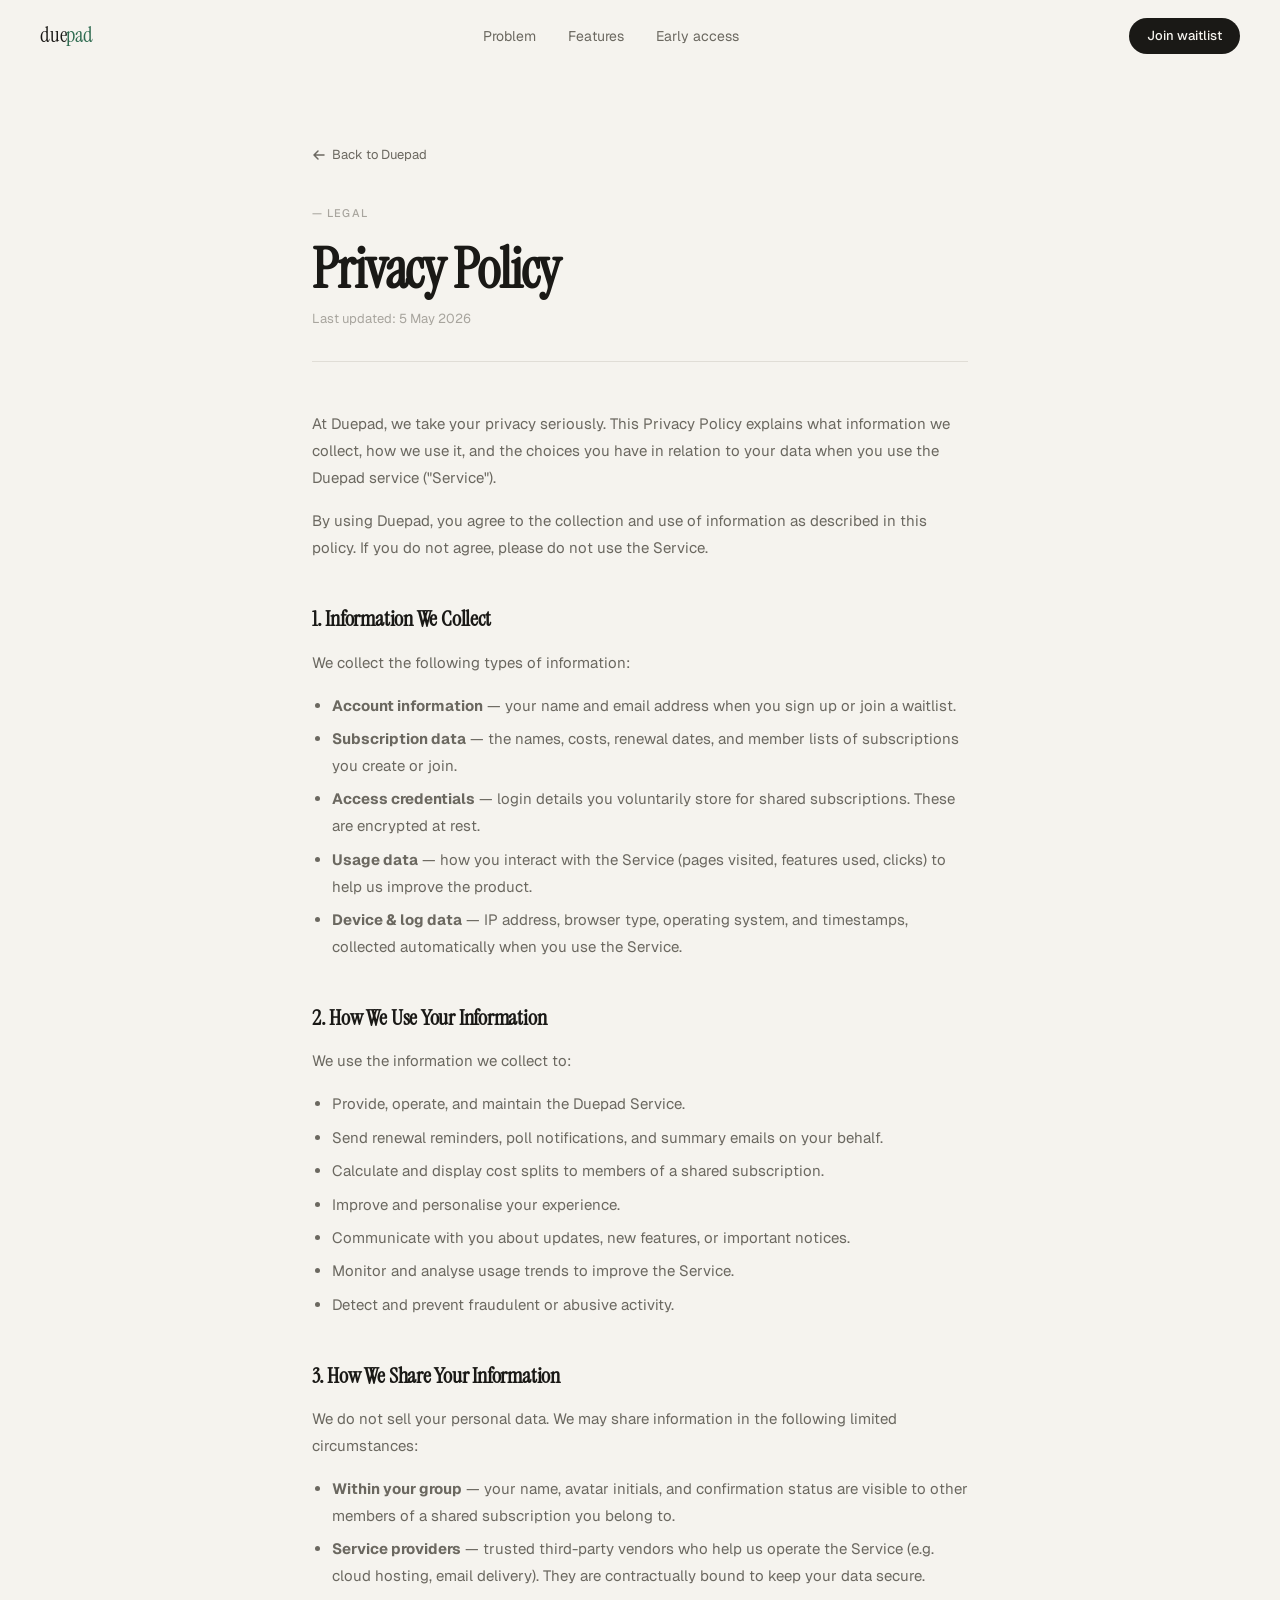
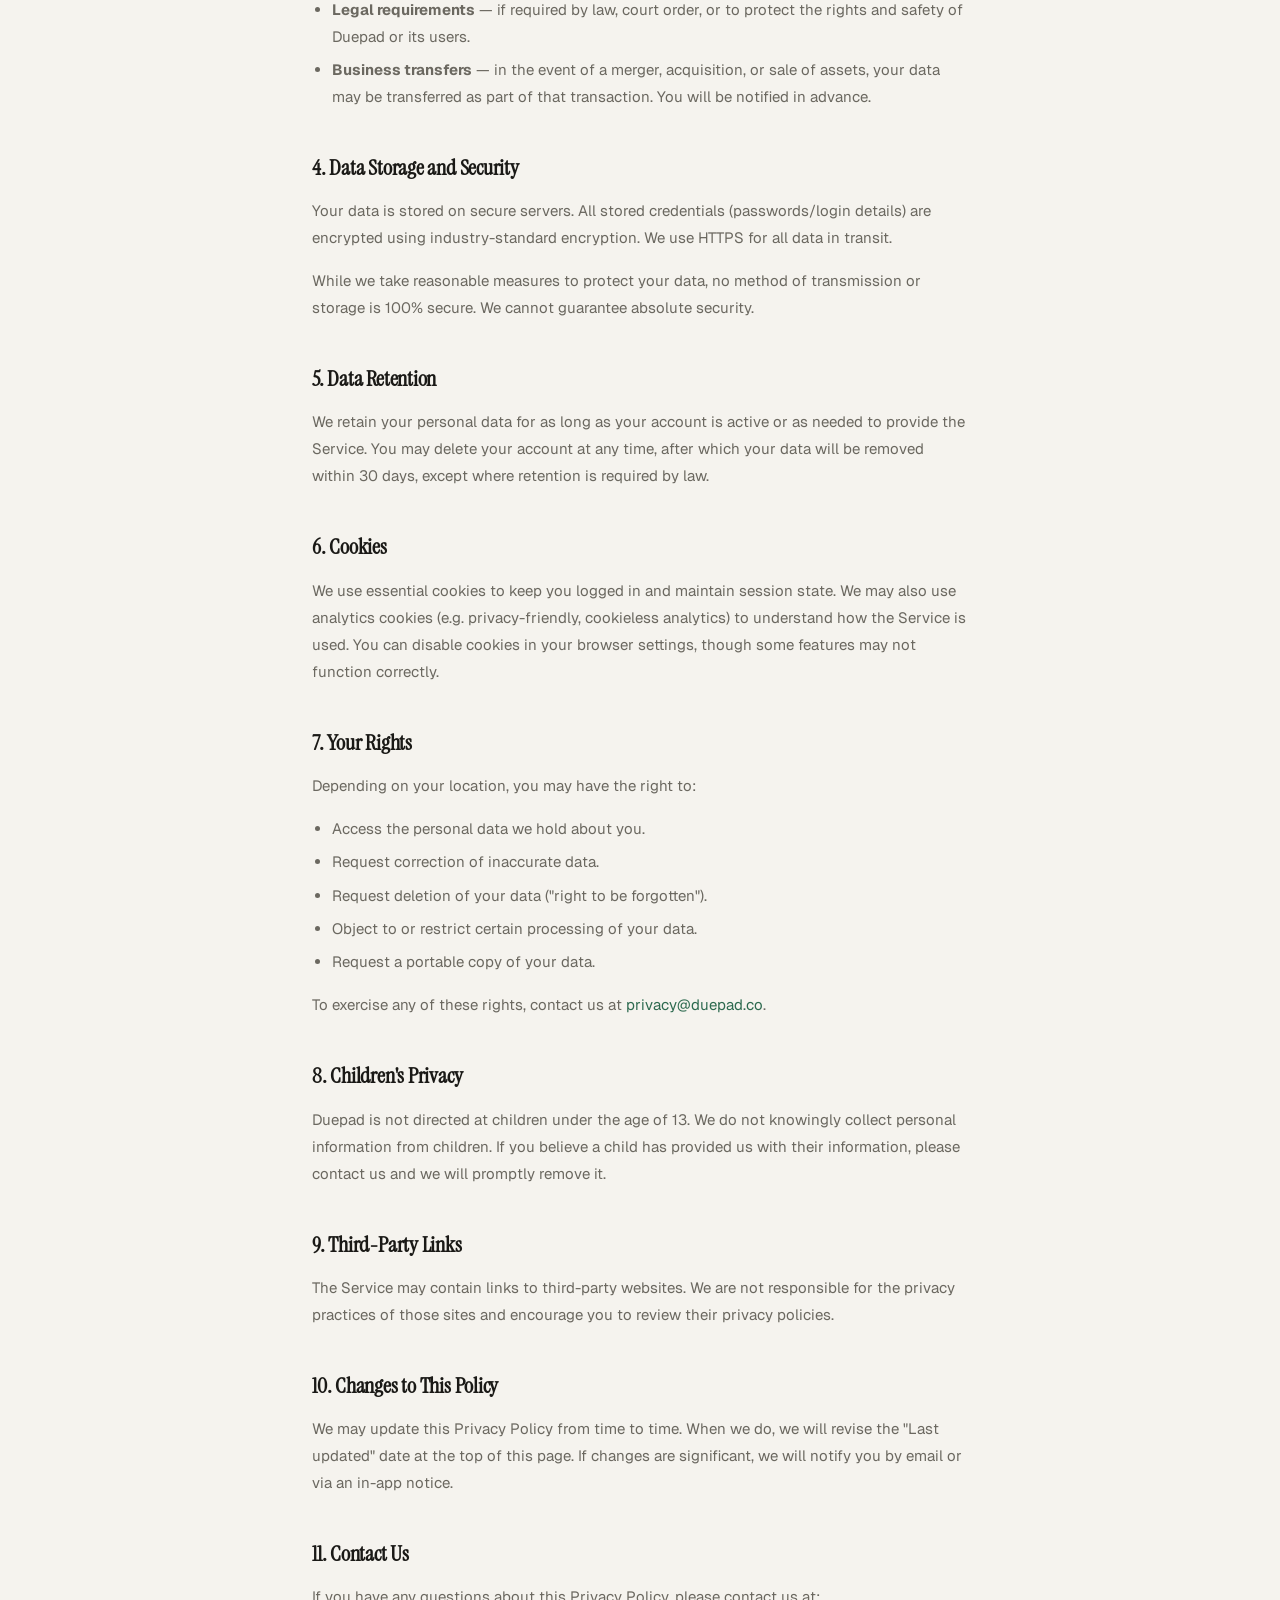
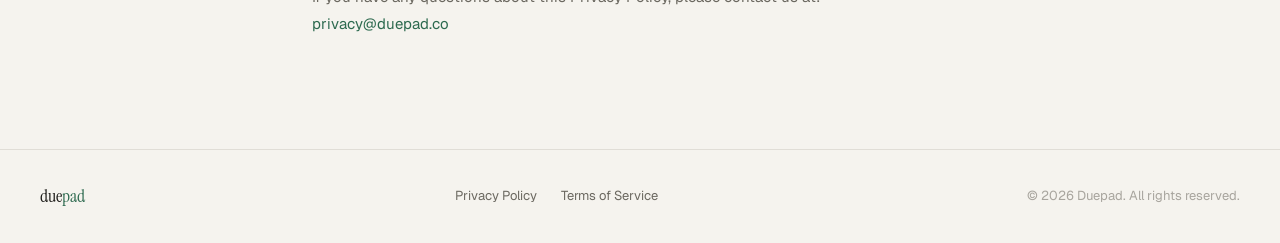
==== privacy.html @ d4ba9210 "Add Privacy Policy and Terms of Service pages" ====
<!doctype html>
<html lang="en">
  <head>
    <meta charset="UTF-8" />
    <meta name="viewport" content="width=device-width, initial-scale=1.0" />
    <title>Privacy Policy — Duepad</title>
    <link rel="preconnect" href="https://fonts.googleapis.com" />
    <link
      href="https://fonts.googleapis.com/css2?family=Instrument+Serif:ital@0;1&family=Geist:wght@300;400;500&display=swap"
      rel="stylesheet"
    />
    <link rel="stylesheet" href="style.css" />
    <style>
      .legal-wrap {
        max-width: 720px;
        margin: 0 auto;
        padding: 9rem 2rem 6rem;
      }
      .legal-label {
        font-size: 11px;
        font-weight: 500;
        letter-spacing: 0.1em;
        text-transform: uppercase;
        color: var(--muted2);
        margin-bottom: 1rem;
      }
      .legal-label::before {
        content: "— ";
      }
      .legal-title {
        font-family: "Instrument Serif", serif;
        font-size: clamp(36px, 5vw, 56px);
        line-height: 1.1;
        letter-spacing: -0.02em;
        color: var(--ink);
        margin-bottom: 0.5rem;
      }
      .legal-updated {
        font-size: 13px;
        color: var(--muted2);
        margin-bottom: 3rem;
        padding-bottom: 2rem;
        border-bottom: 1px solid var(--border);
      }
      .legal-body h2 {
        font-family: "Instrument Serif", serif;
        font-size: 22px;
        color: var(--ink);
        margin: 2.5rem 0 0.75rem;
        letter-spacing: -0.01em;
      }
      .legal-body p {
        font-size: 15px;
        color: var(--muted);
        line-height: 1.8;
        margin-bottom: 1rem;
      }
      .legal-body ul {
        margin: 0.5rem 0 1rem 1.25rem;
      }
      .legal-body ul li {
        font-size: 15px;
        color: var(--muted);
        line-height: 1.8;
        margin-bottom: 0.4rem;
      }
      .legal-body a {
        color: var(--accent);
        text-decoration: none;
      }
      .legal-body a:hover {
        text-decoration: underline;
      }
      .legal-back {
        display: inline-flex;
        align-items: center;
        gap: 6px;
        font-size: 13px;
        color: var(--muted);
        text-decoration: none;
        margin-bottom: 2.5rem;
        transition: color 0.2s;
      }
      .legal-back:hover {
        color: var(--ink);
      }
    </style>
  </head>
  <body>
    <nav id="nav">
      <a href="index.html" class="nav-logo">due<span>pad</span></a>
      <div class="nav-links">
        <a href="index.html#problem">Problem</a>
        <a href="index.html#features">Features</a>
        <a href="index.html#waitlist">Early access</a>
      </div>
      <a href="index.html#waitlist" class="nav-cta">Join waitlist</a>
    </nav>

    <div class="legal-wrap">
      <a href="index.html" class="legal-back">
        <svg width="14" height="14" viewBox="0 0 14 14" fill="none">
          <path
            d="M12 7H2M6 3L2 7l4 4"
            stroke="currentColor"
            stroke-width="1.5"
            stroke-linecap="round"
            stroke-linejoin="round"
          />
        </svg>
        Back to Duepad
      </a>

      <p class="legal-label">Legal</p>
      <h1 class="legal-title">Privacy Policy</h1>
      <p class="legal-updated">Last updated: 5 May 2026</p>

      <div class="legal-body">
        <p>
          At Duepad, we take your privacy seriously. This Privacy Policy
          explains what information we collect, how we use it, and the choices
          you have in relation to your data when you use the Duepad service
          ("Service").
        </p>
        <p>
          By using Duepad, you agree to the collection and use of information as
          described in this policy. If you do not agree, please do not use the
          Service.
        </p>

        <h2>1. Information We Collect</h2>
        <p>We collect the following types of information:</p>
        <ul>
          <li>
            <strong>Account information</strong> — your name and email address
            when you sign up or join a waitlist.
          </li>
          <li>
            <strong>Subscription data</strong> — the names, costs, renewal
            dates, and member lists of subscriptions you create or join.
          </li>
          <li>
            <strong>Access credentials</strong> — login details you voluntarily
            store for shared subscriptions. These are encrypted at rest.
          </li>
          <li>
            <strong>Usage data</strong> — how you interact with the Service
            (pages visited, features used, clicks) to help us improve the
            product.
          </li>
          <li>
            <strong>Device &amp; log data</strong> — IP address, browser type,
            operating system, and timestamps, collected automatically when you
            use the Service.
          </li>
        </ul>

        <h2>2. How We Use Your Information</h2>
        <p>We use the information we collect to:</p>
        <ul>
          <li>Provide, operate, and maintain the Duepad Service.</li>
          <li>
            Send renewal reminders, poll notifications, and summary emails on
            your behalf.
          </li>
          <li>
            Calculate and display cost splits to members of a shared
            subscription.
          </li>
          <li>Improve and personalise your experience.</li>
          <li>
            Communicate with you about updates, new features, or important
            notices.
          </li>
          <li>Monitor and analyse usage trends to improve the Service.</li>
          <li>Detect and prevent fraudulent or abusive activity.</li>
        </ul>

        <h2>3. How We Share Your Information</h2>
        <p>
          We do not sell your personal data. We may share information in the
          following limited circumstances:
        </p>
        <ul>
          <li>
            <strong>Within your group</strong> — your name, avatar initials, and
            confirmation status are visible to other members of a shared
            subscription you belong to.
          </li>
          <li>
            <strong>Service providers</strong> — trusted third-party vendors who
            help us operate the Service (e.g. cloud hosting, email delivery).
            They are contractually bound to keep your data secure.
          </li>
          <li>
            <strong>Legal requirements</strong> — if required by law, court
            order, or to protect the rights and safety of Duepad or its users.
          </li>
          <li>
            <strong>Business transfers</strong> — in the event of a merger,
            acquisition, or sale of assets, your data may be transferred as part
            of that transaction. You will be notified in advance.
          </li>
        </ul>

        <h2>4. Data Storage and Security</h2>
        <p>
          Your data is stored on secure servers. All stored credentials
          (passwords/login details) are encrypted using industry-standard
          encryption. We use HTTPS for all data in transit.
        </p>
        <p>
          While we take reasonable measures to protect your data, no method of
          transmission or storage is 100% secure. We cannot guarantee absolute
          security.
        </p>

        <h2>5. Data Retention</h2>
        <p>
          We retain your personal data for as long as your account is active or
          as needed to provide the Service. You may delete your account at any
          time, after which your data will be removed within 30 days, except
          where retention is required by law.
        </p>

        <h2>6. Cookies</h2>
        <p>
          We use essential cookies to keep you logged in and maintain session
          state. We may also use analytics cookies (e.g. privacy-friendly,
          cookieless analytics) to understand how the Service is used. You can
          disable cookies in your browser settings, though some features may not
          function correctly.
        </p>

        <h2>7. Your Rights</h2>
        <p>Depending on your location, you may have the right to:</p>
        <ul>
          <li>Access the personal data we hold about you.</li>
          <li>Request correction of inaccurate data.</li>
          <li>Request deletion of your data ("right to be forgotten").</li>
          <li>Object to or restrict certain processing of your data.</li>
          <li>Request a portable copy of your data.</li>
        </ul>
        <p>
          To exercise any of these rights, contact us at
          <a href="mailto:privacy@duepad.co">privacy@duepad.co</a>.
        </p>

        <h2>8. Children's Privacy</h2>
        <p>
          Duepad is not directed at children under the age of 13. We do not
          knowingly collect personal information from children. If you believe a
          child has provided us with their information, please contact us and we
          will promptly remove it.
        </p>

        <h2>9. Third-Party Links</h2>
        <p>
          The Service may contain links to third-party websites. We are not
          responsible for the privacy practices of those sites and encourage you
          to review their privacy policies.
        </p>

        <h2>10. Changes to This Policy</h2>
        <p>
          We may update this Privacy Policy from time to time. When we do, we
          will revise the "Last updated" date at the top of this page. If
          changes are significant, we will notify you by email or via an in-app
          notice.
        </p>

        <h2>11. Contact Us</h2>
        <p>
          If you have any questions about this Privacy Policy, please contact us
          at:<br />
          <a href="mailto:privacy@duepad.co">privacy@duepad.co</a>
        </p>
      </div>
    </div>

    <footer>
      <div class="footer-logo">due<span>pad</span></div>
      <div style="display: flex; gap: 1.5rem; align-items: center">
        <a
          href="privacy.html"
          style="font-size: 13px; color: var(--muted); text-decoration: none"
          >Privacy Policy</a
        >
        <a
          href="terms.html"
          style="font-size: 13px; color: var(--muted); text-decoration: none"
          >Terms of Service</a
        >
      </div>
      <div class="footer-copy">© 2026 Duepad. All rights reserved.</div>
    </footer>

    <script src="script.js"></script>
  </body>
</html>
---- style.css ----
*{margin:0;padding:0;box-sizing:border-box}
:root{
  --bg:#F5F3EE;
  --bg2:#EDEAE3;
  --surface:#FFFFFF;
  --surface2:#F0EDE6;
  --border:#E0DDD6;
  --border2:#CCC9C0;
  --text:#1A1916;
  --muted:#6B6860;
  --muted2:#A8A59E;
  --accent:#2D6A4F;
  --accent-light:#E8F5EF;
  --accent-mid:#4A9970;
  --ink:#1A1916;
}
html{scroll-behavior:smooth}
body{
  background:var(--bg);
  color:var(--text);
  font-family:'Geist',sans-serif;
  font-weight:400;
  line-height:1.6;
  overflow-x:hidden;
}
nav{
  position:fixed;top:0;left:0;right:0;z-index:100;
  padding:1.1rem 2.5rem;
  display:flex;align-items:center;justify-content:space-between;
  border-bottom:1px solid transparent;
  transition:all 0.3s;
}
nav.scrolled{
  background:rgba(245,243,238,0.94);
  backdrop-filter:blur(14px);
  border-color:var(--border);
}
.nav-logo{font-family:'Instrument Serif',serif;font-size:21px;color:var(--ink);text-decoration:none;letter-spacing:-0.01em}
.nav-logo span{color:var(--accent)}
.nav-links{display:flex;align-items:center;gap:2rem}
.nav-links a{font-size:14px;color:var(--muted);text-decoration:none;transition:color 0.2s}
.nav-links a:hover{color:var(--ink)}
.nav-cta{font-size:13px;font-weight:500;background:var(--ink);color:#F5F3EE;padding:8px 18px;border-radius:100px;text-decoration:none;transition:opacity 0.2s}
.nav-cta:hover{opacity:0.8}

.hero{min-height:100vh;display:flex;flex-direction:column;align-items:center;justify-content:center;text-align:center;padding:9rem 2rem 5rem;position:relative}
.hero-badge{display:inline-flex;align-items:center;gap:8px;font-size:12px;font-weight:500;letter-spacing:0.05em;text-transform:uppercase;color:var(--accent);background:var(--accent-light);border:1px solid rgba(45,106,79,0.2);padding:6px 14px;border-radius:100px;margin-bottom:2.25rem;animation:fadeUp 0.5s ease both}
.hero-badge::before{content:'';width:6px;height:6px;border-radius:50%;background:var(--accent)}
h1{font-family:'Instrument Serif',serif;font-size:clamp(48px,7.5vw,90px);line-height:1.02;letter-spacing:-0.03em;color:var(--ink);max-width:840px;animation:fadeUp 0.5s 0.08s ease both}
h1 em{color:var(--muted);font-style:italic}
.hero-sub{font-size:18px;font-weight:300;color:var(--muted);line-height:1.7;max-width:460px;margin:1.75rem auto 3rem;animation:fadeUp 0.5s 0.16s ease both}
.hero-actions{display:flex;gap:1rem;align-items:center;justify-content:center;flex-wrap:wrap;animation:fadeUp 0.5s 0.24s ease both}
.btn-primary{font-size:15px;font-weight:500;background:var(--ink);color:var(--bg);padding:14px 28px;border-radius:100px;text-decoration:none;transition:opacity 0.2s;display:inline-flex;align-items:center;gap:8px}
.btn-primary:hover{opacity:0.8}
.btn-ghost{font-size:15px;color:var(--muted);text-decoration:none;display:inline-flex;align-items:center;gap:6px;transition:color 0.2s}
.btn-ghost:hover{color:var(--ink)}

.preview-wrap{padding:0 2rem 6rem;display:flex;justify-content:center;animation:fadeUp 0.7s 0.32s ease both}
.preview{width:100%;max-width:920px;background:var(--surface);border:1px solid var(--border);border-radius:20px;overflow:hidden;box-shadow:0 4px 40px rgba(26,25,22,0.08)}
.preview-bar{background:var(--surface2);border-bottom:1px solid var(--border);padding:11px 16px;display:flex;align-items:center;gap:7px}
.dot-r{width:10px;height:10px;border-radius:50%;background:#FF5F57}
.dot-y{width:10px;height:10px;border-radius:50%;background:#FFBD2E}
.dot-g{width:10px;height:10px;border-radius:50%;background:#28CA41}
.preview-url{flex:1;margin:0 12px;background:var(--bg);border:1px solid var(--border);border-radius:6px;padding:4px 12px;font-size:12px;color:var(--muted2);text-align:center}
.preview-body{padding:2rem}
.preview-header{display:flex;align-items:center;justify-content:space-between;margin-bottom:1.5rem}
.preview-title{font-family:'Instrument Serif',serif;font-size:20px;color:var(--ink)}
.preview-add{font-size:12px;font-weight:500;color:var(--surface);background:var(--ink);padding:7px 14px;border-radius:100px}
.sub-grid{display:grid;grid-template-columns:repeat(auto-fill,minmax(200px,1fr));gap:10px}
.sub-card{background:var(--bg);border:1px solid var(--border);border-radius:12px;padding:1.1rem;position:relative;overflow:hidden}
.sub-card::before{content:'';position:absolute;top:0;left:0;right:0;height:2.5px}
.sub-card.green::before{background:var(--accent)}
.sub-card.amber::before{background:#D4880A}
.sub-card.blue::before{background:#3A7BD5}
.sub-card.red::before{background:#C0392B}
.sub-name{font-size:13px;font-weight:500;color:var(--ink);margin-bottom:3px}
.sub-meta{font-size:11px;color:var(--muted2);margin-bottom:10px}
.sub-members{display:flex;margin-bottom:8px}
.avatar{width:22px;height:22px;border-radius:50%;border:2px solid var(--bg);font-size:8px;font-weight:500;display:inline-flex;align-items:center;justify-content:center;margin-right:-5px}
.av1{background:#3A7BD5;color:#dceeff}
.av2{background:var(--accent);color:#d4f0e0}
.av3{background:#8B5CF6;color:#ede0ff}
.av4{background:#D4880A;color:#fff3d4}
.sub-amount{font-size:16px;font-weight:500;color:var(--ink);margin-bottom:8px}
.sub-amount span{font-size:11px;color:var(--muted);font-weight:400}
.sub-row{display:flex;justify-content:space-between;align-items:center}
.sub-due{font-size:10px;color:var(--muted2)}
.sub-badge{font-size:10px;font-weight:500;padding:3px 8px;border-radius:100px}
.badge-green{background:#E8F5EF;color:var(--accent)}
.badge-amber{background:#FFF3DC;color:#996600}
.badge-red{background:#FDE8E8;color:#C0392B}

.section{padding:7rem 2rem}
.section-inner{max-width:1080px;margin:0 auto}
.section-label{font-size:11px;font-weight:500;letter-spacing:0.1em;text-transform:uppercase;color:var(--muted2);margin-bottom:1rem}
.section-label::before{content:'— '}
.section-h{font-family:'Instrument Serif',serif;font-size:clamp(34px,4.5vw,56px);line-height:1.1;letter-spacing:-0.02em;color:var(--ink);margin-bottom:1rem}
.section-h em{color:var(--muted);font-style:italic}

.problem-grid{display:grid;grid-template-columns:1fr 1fr;gap:3rem;align-items:start;margin-top:4rem}
.problem-item{padding:1.1rem 0;border-bottom:1px solid var(--border);display:flex;gap:1rem;align-items:flex-start}
.problem-num{font-family:'Instrument Serif',serif;font-size:13px;color:var(--muted2);min-width:22px;padding-top:2px}
.problem-text{font-size:15px;color:var(--muted);line-height:1.6}
.problem-text strong{color:var(--ink);font-weight:500}
.chat-mock{background:var(--surface);border:1px solid var(--border);border-radius:16px;padding:1.5rem;display:flex;flex-direction:column;gap:8px;box-shadow:0 2px 20px rgba(26,25,22,0.06)}
.chat-header{font-size:11px;color:var(--muted2);margin-bottom:4px;text-align:center}
.bubble{padding:9px 13px;border-radius:12px;font-size:13px;line-height:1.5;max-width:86%}
.bubble.them{background:var(--bg2);color:var(--muted);border-bottom-left-radius:4px;align-self:flex-start}
.bubble.me{background:var(--accent-light);color:var(--ink);border-bottom-right-radius:4px;align-self:flex-end;border:1px solid rgba(45,106,79,0.15)}
.bubble-name{font-size:10px;color:var(--muted2);margin-bottom:2px}
.chat-label{text-align:center;font-size:11px;color:var(--muted2);padding:8px;border:1px dashed var(--border2);border-radius:8px;margin-top:4px}

/* FEATURES */
.features-section{background:var(--surface);border-top:1px solid var(--border);border-bottom:1px solid var(--border)}
.features-header{padding:6rem 2rem 3rem;text-align:center;max-width:640px;margin:0 auto}
.features-body{
  display:grid;grid-template-columns:1fr 1fr;
  max-width:1080px;margin:0 auto;
  padding:0 2rem 6rem;gap:5rem;
}
.features-left{
  position:sticky;top:calc(50vh - 180px);
  align-self:start;
}
.feature-tab{
  padding:1.5rem 0;border-bottom:1px solid var(--border);
  cursor:pointer;transition:opacity 0.25s;
  opacity:0.32;
}
.feature-tab:first-child{border-top:1px solid var(--border)}
.feature-tab.active{opacity:1}
.feature-tab-top{display:flex;align-items:center;gap:10px;margin-bottom:0.5rem}
.f-dot{width:7px;height:7px;border-radius:50%;background:var(--border2);transition:background 0.25s;flex-shrink:0}
.feature-tab.active .f-dot{background:var(--accent)}
.f-num{font-size:11px;font-weight:500;letter-spacing:0.09em;text-transform:uppercase;color:var(--muted2)}
.f-title{font-family:'Instrument Serif',serif;font-size:22px;color:var(--ink);line-height:1.25}
.f-desc{font-size:14px;color:var(--muted);line-height:1.7;overflow:hidden;max-height:0;opacity:0;transition:max-height 0.4s,opacity 0.3s}
.feature-tab.active .f-desc{max-height:160px;opacity:1}

.features-right{display:flex;flex-direction:column;gap:1.5rem;padding-top:1rem}
.asset-card{
  background:var(--bg);border:1px solid var(--border);border-radius:18px;
  overflow:hidden;min-height:340px;display:flex;flex-direction:column;
  opacity:0;transform:translateY(16px);
  transition:opacity 0.5s,transform 0.5s;
}
.asset-card.vis{opacity:1;transform:none}
.asset-body{padding:1.75rem;flex:1;display:flex;flex-direction:column;gap:1rem}

/* Reminder asset */
.rt{display:flex;flex-direction:column}
.rt-row{display:flex;gap:12px;align-items:flex-start;padding:12px 0;border-bottom:1px solid var(--border)}
.rt-row:last-child{border-bottom:none}
.rt-ic{width:34px;height:34px;border-radius:9px;display:flex;align-items:center;justify-content:center;font-size:14px;flex-shrink:0}
.rt-ic.g{background:var(--accent-light)}
.rt-ic.a{background:#FFF3DC}
.rt-ic.n{background:var(--bg2)}
.rt-bd{flex:1}
.rt-t{font-size:13px;font-weight:500;color:var(--ink);margin-bottom:2px}
.rt-s{font-size:12px;color:var(--muted2)}
.rt-b{font-size:10px;font-weight:500;padding:3px 9px;border-radius:100px;align-self:center;white-space:nowrap}

/* Poll asset */
.poll-wrap{background:var(--surface);border:1px solid var(--border);border-radius:12px;padding:1.25rem;box-shadow:0 2px 16px rgba(26,25,22,0.04)}
.poll-label{font-size:11px;color:var(--muted2);display:flex;align-items:center;gap:5px;margin-bottom:4px}
.poll-q{font-size:15px;font-weight:500;color:var(--ink);margin-bottom:1.1rem}
.poll-btns{display:flex;gap:8px;margin-bottom:1.1rem}
.pb{flex:1;padding:10px;border-radius:9px;border:1.5px solid var(--border);font-size:13px;font-weight:500;text-align:center}
.pb.y{border-color:var(--accent);background:var(--accent-light);color:var(--accent)}
.pb.n{border-color:var(--border2);color:var(--muted)}
.pm{display:flex;flex-direction:column;gap:8px}
.pm-r{display:flex;align-items:center;justify-content:space-between}
.pm-l{display:flex;align-items:center;gap:8px}
.pm-av{width:26px;height:26px;border-radius:50%;font-size:9px;font-weight:500;display:flex;align-items:center;justify-content:center}
.pm-n{font-size:13px;color:var(--ink)}
.pm-s{font-size:11px;font-weight:500;padding:2px 8px;border-radius:100px}
.s-in{background:var(--accent-light);color:var(--accent)}
.s-pen{background:var(--bg2);color:var(--muted2)}
.s-out{background:#FDE8E8;color:#C0392B}

/* Split asset */
.split-wrap{background:var(--surface);border:1px solid var(--border);border-radius:12px;padding:1.25rem}
.split-hd{font-size:13px;font-weight:500;color:var(--ink);margin-bottom:3px}
.split-sd{font-size:12px;color:var(--muted2);margin-bottom:12px}
.split-bar{height:5px;background:var(--bg2);border-radius:100px;overflow:hidden;margin-bottom:14px}
.split-fill{height:100%;background:var(--accent);border-radius:100px}
.spl-rows{display:flex;flex-direction:column;gap:10px}
.spl-r{display:flex;align-items:center;justify-content:space-between}
.spl-p{display:flex;align-items:center;gap:8px}
.spl-av{width:26px;height:26px;border-radius:50%;font-size:9px;font-weight:500;display:flex;align-items:center;justify-content:center}
.spl-nm{font-size:13px;color:var(--ink)}
.spl-tg{font-size:11px;font-weight:500;padding:2px 8px;border-radius:100px}
.tg-in{background:var(--accent-light);color:var(--accent)}
.tg-out{background:#FDE8E8;color:#C0392B}
.spl-amt{font-size:14px;font-weight:500;color:var(--ink)}
.spl-amt.old{text-decoration:line-through;color:var(--muted2)}
.split-new{margin-top:12px;padding:11px 14px;background:var(--accent-light);border-radius:10px;border:1px solid rgba(45,106,79,0.15);display:flex;justify-content:space-between;align-items:center}
.sn-lbl{font-size:12px;color:var(--accent)}
.sn-val{font-size:17px;font-weight:500;color:var(--accent)}

/* Access asset */
.acc-wrap{background:var(--surface);border:1px solid var(--border);border-radius:12px;overflow:hidden}
.acc-hd{padding:1rem 1.25rem;border-bottom:1px solid var(--border);display:flex;align-items:center;justify-content:space-between}
.acc-name{font-size:14px;font-weight:500;color:var(--ink)}
.acc-lk{font-size:11px;color:var(--accent)}
.acc-bd{padding:1.25rem;display:flex;flex-direction:column;gap:12px}
.acc-row{display:flex;flex-direction:column;gap:3px}
.acc-lbl{font-size:10px;color:var(--muted2);text-transform:uppercase;letter-spacing:0.05em}
.acc-val{font-size:14px;color:var(--ink);font-weight:500;background:var(--bg);border:1px solid var(--border);border-radius:8px;padding:9px 12px;display:flex;justify-content:space-between;align-items:center}
.acc-cp{font-size:11px;color:var(--accent);cursor:pointer}
.acc-ft{padding:1rem 1.25rem;background:var(--bg2);border-top:1px solid var(--border);font-size:12px;color:var(--muted)}

/* Dashboard asset */
.dash-rows{display:flex;flex-direction:column;gap:8px}
.dash-r{display:flex;align-items:center;justify-content:space-between;padding:11px 14px;background:var(--surface);border:1px solid var(--border);border-radius:11px}
.dash-l{display:flex;align-items:center;gap:10px}
.dash-ic{width:32px;height:32px;border-radius:8px;display:flex;align-items:center;justify-content:center;font-size:14px}
.dash-sn{font-size:13px;font-weight:500;color:var(--ink)}
.dash-sd{font-size:11px;color:var(--muted2)}
.dash-rr{text-align:right}
.dash-amt{font-size:13px;font-weight:500;color:var(--ink)}
.dash-st{font-size:11px;font-weight:500;padding:2px 8px;border-radius:100px}

/* How it works */
.how-section{padding:7rem 2rem;background:var(--bg2);border-top:1px solid var(--border);border-bottom:1px solid var(--border)}
.steps{display:grid;grid-template-columns:repeat(auto-fill,minmax(190px,1fr));gap:1px;background:var(--border);border:1px solid var(--border);border-radius:16px;overflow:hidden;margin-top:3.5rem}
.step{background:var(--bg);padding:1.75rem 1.5rem}
.step-num{font-family:'Instrument Serif',serif;font-size:36px;color:var(--border2);line-height:1;margin-bottom:1.1rem}
.step-title{font-size:14px;font-weight:500;color:var(--ink);margin-bottom:0.4rem}
.step-desc{font-size:13px;color:var(--muted);line-height:1.6}

.use-section{padding:7rem 2rem}
.pills{display:flex;flex-wrap:wrap;gap:8px;margin-top:2.5rem}
.pill{font-size:13px;color:var(--muted);border:1px solid var(--border2);background:var(--surface);padding:8px 16px;border-radius:100px;transition:all 0.2s;cursor:default}
.pill:hover{border-color:var(--accent);color:var(--accent)}
.pill.active{border-color:var(--accent);color:var(--accent);background:var(--accent-light)}

.cta-section{padding:9rem 2rem;text-align:center;background:var(--ink);position:relative;overflow:hidden}
.cta-section::before{content:'';position:absolute;top:50%;left:50%;transform:translate(-50%,-50%);width:700px;height:500px;background:radial-gradient(ellipse,rgba(74,153,112,0.15) 0%,transparent 70%)}
.cta-section h2{font-family:'Instrument Serif',serif;font-size:clamp(38px,5.5vw,68px);line-height:1.1;letter-spacing:-0.02em;color:#F5F3EE;max-width:640px;margin:0 auto 1rem}
.cta-section h2 em{color:rgba(245,243,238,0.38);font-style:italic}
.cta-sub{font-size:17px;color:rgba(245,243,238,0.45);margin-bottom:3rem}
.waitlist-form{display:flex;gap:8px;max-width:420px;margin:0 auto}
.waitlist-form input{flex:1;background:rgba(255,255,255,0.09);border:1px solid rgba(255,255,255,0.15);border-radius:100px;padding:14px 20px;font-size:14px;color:#F5F3EE;outline:none;font-family:'Geist',sans-serif;transition:border-color 0.2s}
.waitlist-form input::placeholder{color:rgba(245,243,238,0.3)}
.waitlist-form input:focus{border-color:var(--accent-mid)}
.waitlist-form button{background:var(--accent-mid);color:#fff;border:none;border-radius:100px;padding:14px 22px;font-size:14px;font-weight:500;cursor:pointer;font-family:'Geist',sans-serif;white-space:nowrap;transition:opacity 0.2s}
.waitlist-form button:hover{opacity:0.85}

footer{padding:2rem 2.5rem;border-top:1px solid var(--border);display:flex;align-items:center;justify-content:space-between;flex-wrap:wrap;gap:1rem;background:var(--bg)}
.footer-logo{font-family:'Instrument Serif',serif;font-size:18px;color:var(--ink)}
.footer-logo span{color:var(--accent)}
.footer-copy{font-size:13px;color:var(--muted2)}

@keyframes fadeUp{from{opacity:0;transform:translateY(24px)}to{opacity:1;transform:none}}
.reveal{opacity:0;transform:translateY(18px);transition:opacity 0.6s,transform 0.6s}
.reveal.visible{opacity:1;transform:none}

@media(max-width:860px){
  .nav-links{display:none}
  .problem-grid,.features-body{grid-template-columns:1fr}
  .features-left{position:static}
  .feature-tab{opacity:1}
  .feature-tab.active .f-desc{max-height:none}
  .features-right{display:none}
  .waitlist-form{flex-direction:column}
}
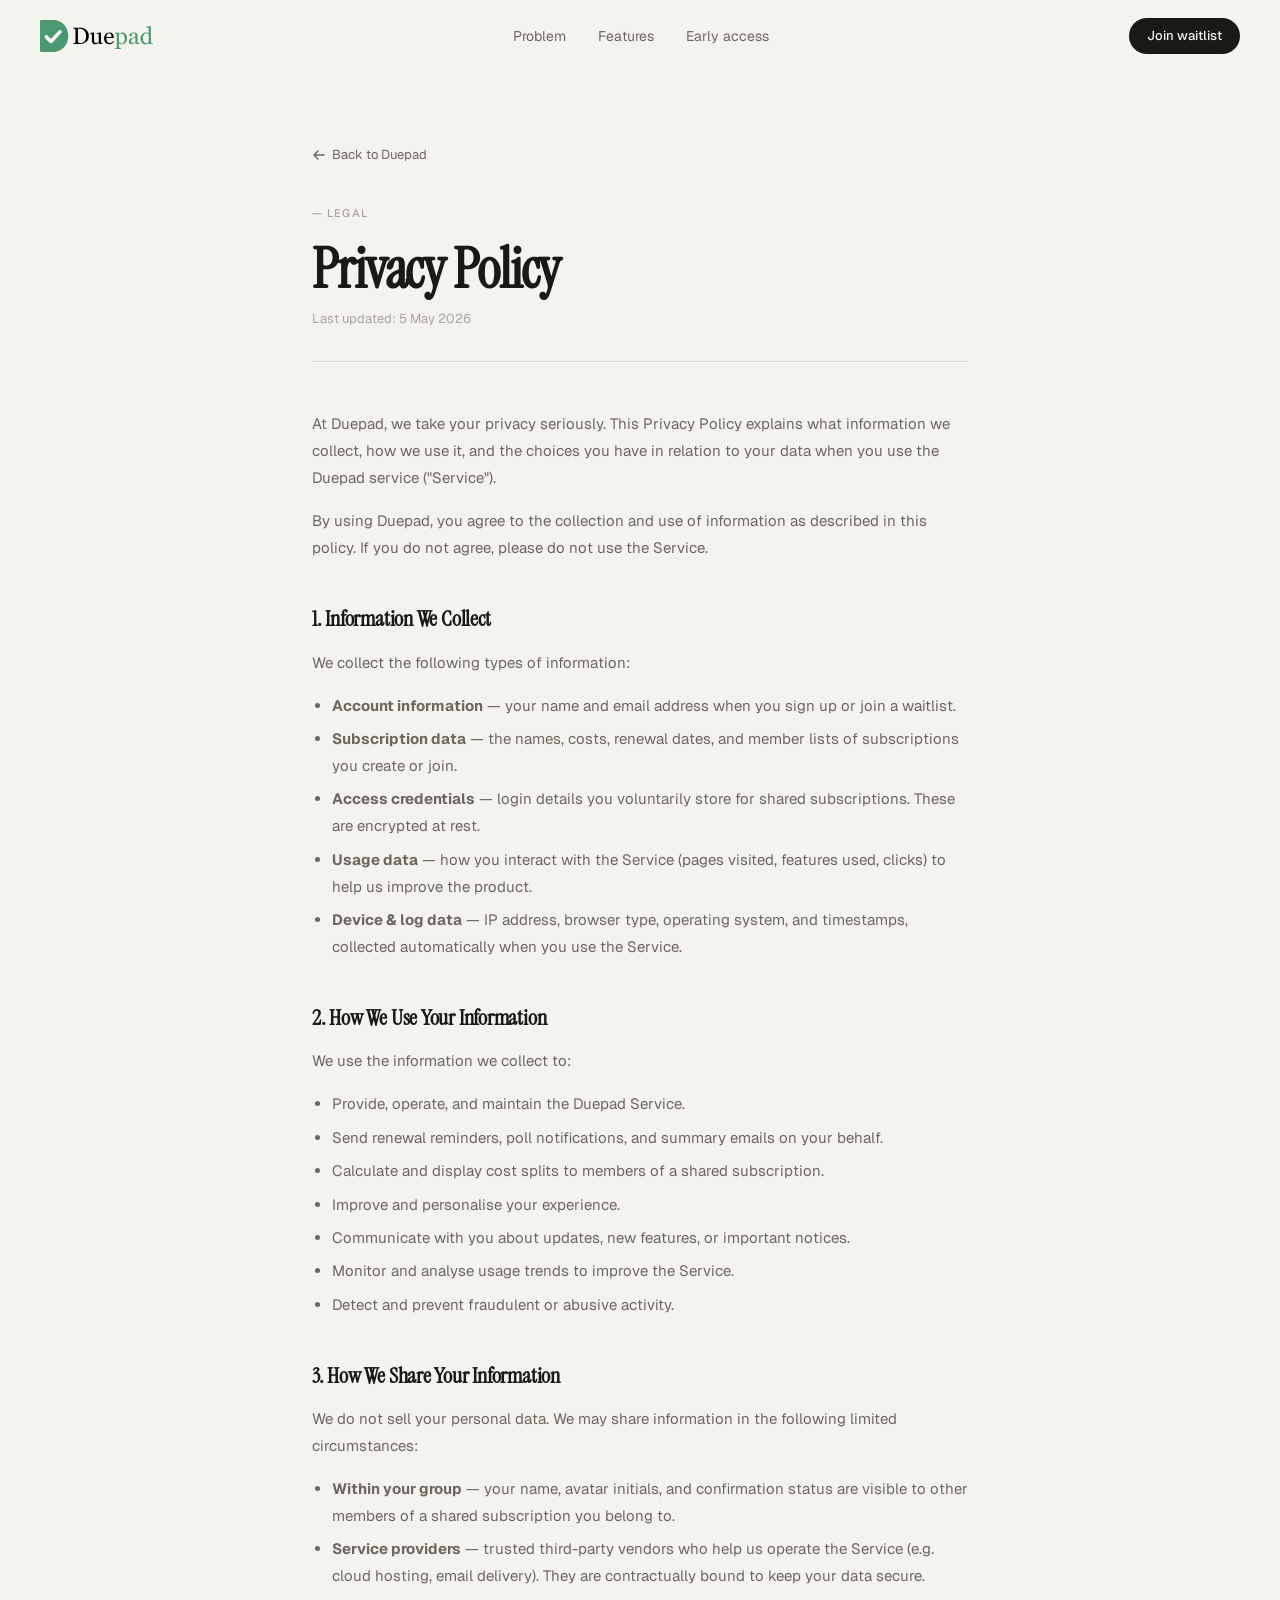
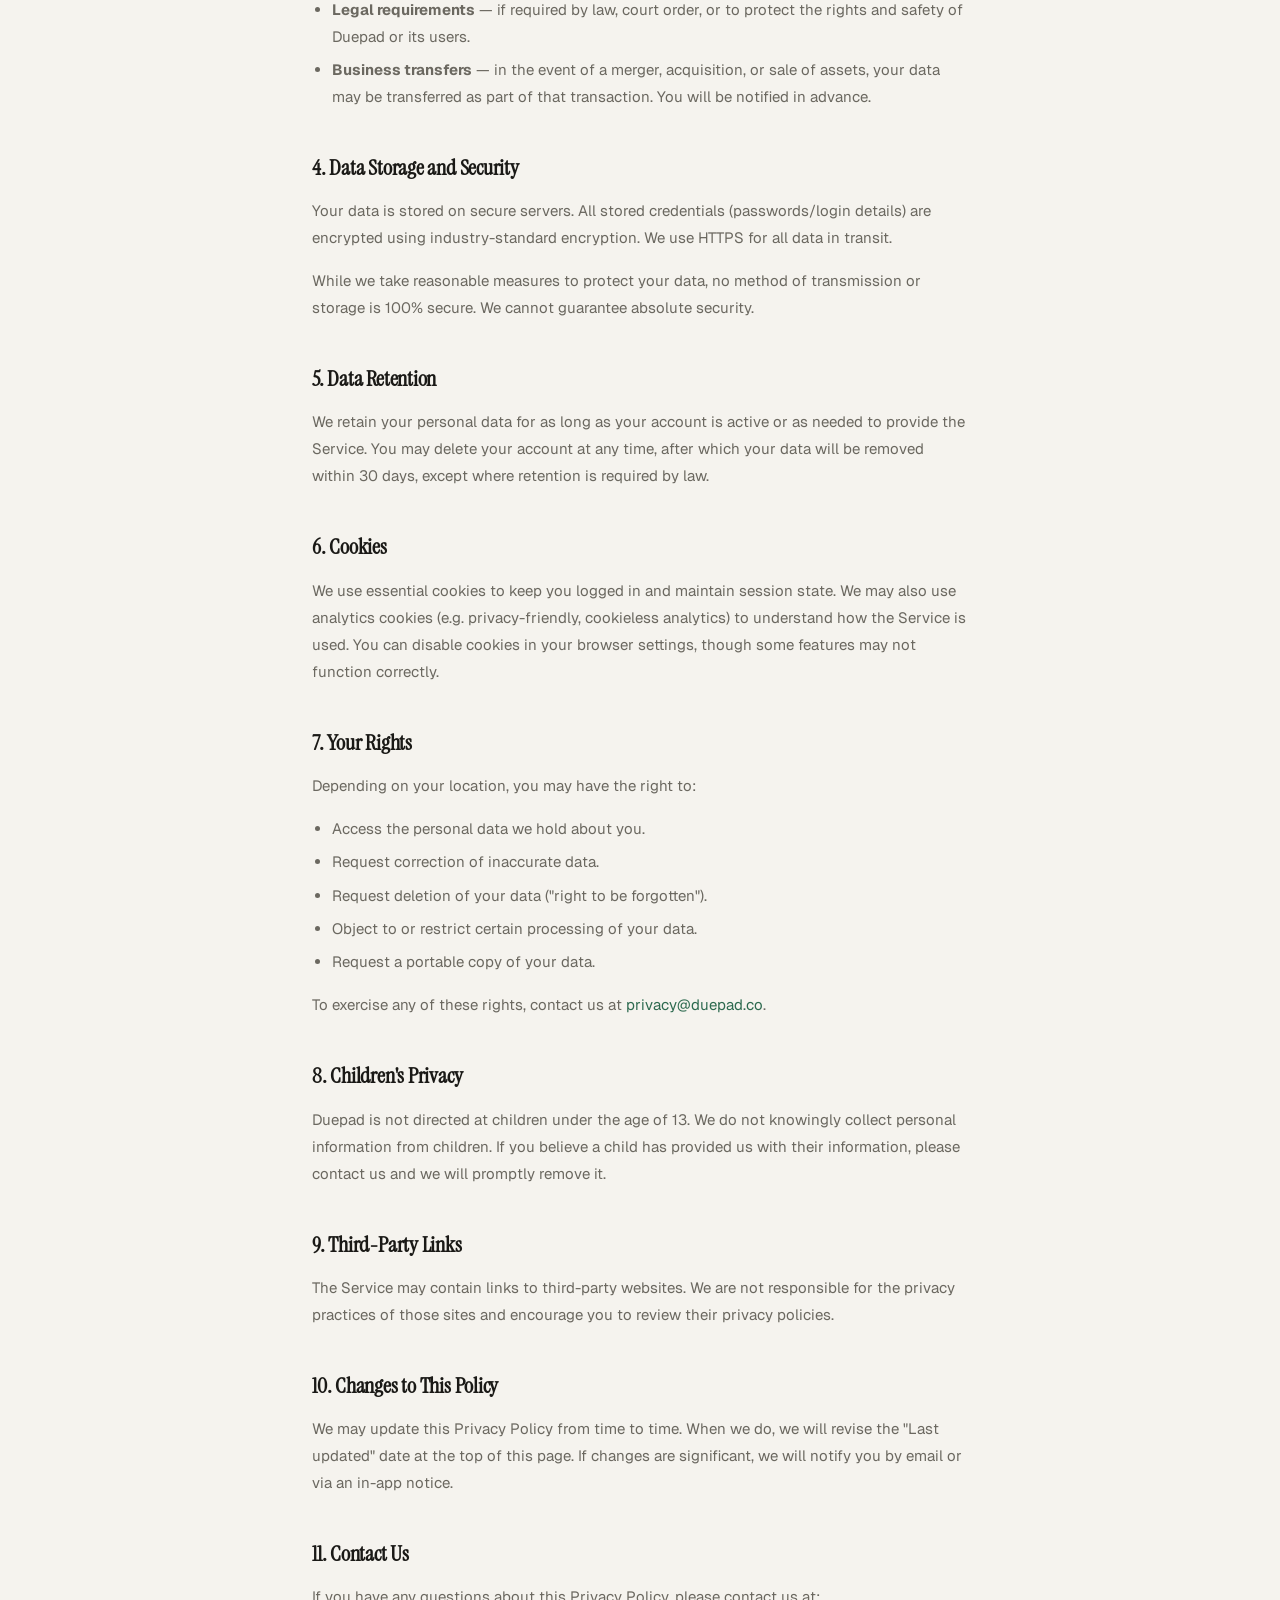
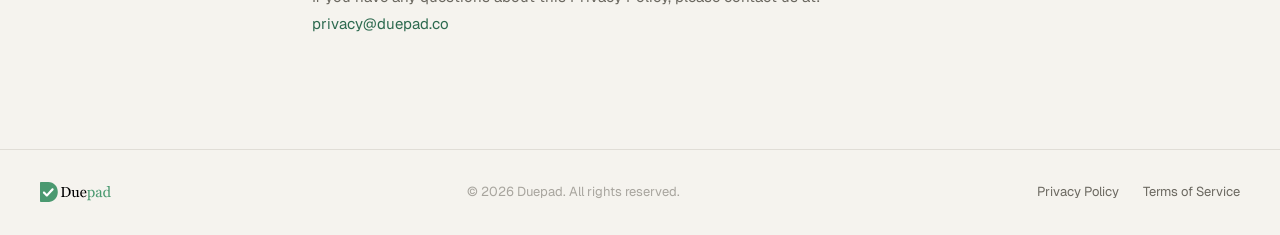
==== commit 421e5b19: "feat: implement base website structure with new assets, pages, and styling" ====
--- a/privacy.html
+++ b/privacy.html
@@ -10,6 +10,7 @@
       rel="stylesheet"
     />
     <link rel="stylesheet" href="style.css" />
+    <link rel="icon" href="Assets/Fav%20icon.svg" type="image/svg+xml" />
     <style>
       .legal-wrap {
         max-width: 720px;
@@ -88,7 +89,7 @@
   </head>
   <body>
     <nav id="nav">
-      <a href="index.html" class="nav-logo">due<span>pad</span></a>
+      <a href="index.html" class="nav-logo"><img src="Assets/Logo.svg" alt="Duepad logo"></a>
       <div class="nav-links">
         <a href="index.html#problem">Problem</a>
         <a href="index.html#features">Features</a>
@@ -279,7 +280,8 @@
     </div>
 
     <footer>
-      <div class="footer-logo">due<span>pad</span></div>
+      <a href="index.html" class="footer-logo"><img src="Assets/Logo.svg" alt="Duepad logo"></a>
+      <div class="footer-copy">© 2026 Duepad. All rights reserved.</div>
       <div style="display: flex; gap: 1.5rem; align-items: center">
         <a
           href="privacy.html"
@@ -292,7 +294,6 @@
           >Terms of Service</a
         >
       </div>
-      <div class="footer-copy">© 2026 Duepad. All rights reserved.</div>
     </footer>
 
     <script src="script.js"></script>
--- a/style.css
+++ b/style.css
@@ -1,267 +1,1360 @@
-*{margin:0;padding:0;box-sizing:border-box}
-:root{
-  --bg:#F5F3EE;
-  --bg2:#EDEAE3;
-  --surface:#FFFFFF;
-  --surface2:#F0EDE6;
-  --border:#E0DDD6;
-  --border2:#CCC9C0;
-  --text:#1A1916;
-  --muted:#6B6860;
-  --muted2:#A8A59E;
-  --accent:#2D6A4F;
-  --accent-light:#E8F5EF;
-  --accent-mid:#4A9970;
-  --ink:#1A1916;
-}
-html{scroll-behavior:smooth}
-body{
-  background:var(--bg);
-  color:var(--text);
-  font-family:'Geist',sans-serif;
-  font-weight:400;
-  line-height:1.6;
-  overflow-x:hidden;
-}
-nav{
-  position:fixed;top:0;left:0;right:0;z-index:100;
-  padding:1.1rem 2.5rem;
-  display:flex;align-items:center;justify-content:space-between;
-  border-bottom:1px solid transparent;
-  transition:all 0.3s;
-}
-nav.scrolled{
-  background:rgba(245,243,238,0.94);
-  backdrop-filter:blur(14px);
-  border-color:var(--border);
-}
-.nav-logo{font-family:'Instrument Serif',serif;font-size:21px;color:var(--ink);text-decoration:none;letter-spacing:-0.01em}
-.nav-logo span{color:var(--accent)}
-.nav-links{display:flex;align-items:center;gap:2rem}
-.nav-links a{font-size:14px;color:var(--muted);text-decoration:none;transition:color 0.2s}
-.nav-links a:hover{color:var(--ink)}
-.nav-cta{font-size:13px;font-weight:500;background:var(--ink);color:#F5F3EE;padding:8px 18px;border-radius:100px;text-decoration:none;transition:opacity 0.2s}
-.nav-cta:hover{opacity:0.8}
-
-.hero{min-height:100vh;display:flex;flex-direction:column;align-items:center;justify-content:center;text-align:center;padding:9rem 2rem 5rem;position:relative}
-.hero-badge{display:inline-flex;align-items:center;gap:8px;font-size:12px;font-weight:500;letter-spacing:0.05em;text-transform:uppercase;color:var(--accent);background:var(--accent-light);border:1px solid rgba(45,106,79,0.2);padding:6px 14px;border-radius:100px;margin-bottom:2.25rem;animation:fadeUp 0.5s ease both}
-.hero-badge::before{content:'';width:6px;height:6px;border-radius:50%;background:var(--accent)}
-h1{font-family:'Instrument Serif',serif;font-size:clamp(48px,7.5vw,90px);line-height:1.02;letter-spacing:-0.03em;color:var(--ink);max-width:840px;animation:fadeUp 0.5s 0.08s ease both}
-h1 em{color:var(--muted);font-style:italic}
-.hero-sub{font-size:18px;font-weight:300;color:var(--muted);line-height:1.7;max-width:460px;margin:1.75rem auto 3rem;animation:fadeUp 0.5s 0.16s ease both}
-.hero-actions{display:flex;gap:1rem;align-items:center;justify-content:center;flex-wrap:wrap;animation:fadeUp 0.5s 0.24s ease both}
-.btn-primary{font-size:15px;font-weight:500;background:var(--ink);color:var(--bg);padding:14px 28px;border-radius:100px;text-decoration:none;transition:opacity 0.2s;display:inline-flex;align-items:center;gap:8px}
-.btn-primary:hover{opacity:0.8}
-.btn-ghost{font-size:15px;color:var(--muted);text-decoration:none;display:inline-flex;align-items:center;gap:6px;transition:color 0.2s}
-.btn-ghost:hover{color:var(--ink)}
-
-.preview-wrap{padding:0 2rem 6rem;display:flex;justify-content:center;animation:fadeUp 0.7s 0.32s ease both}
-.preview{width:100%;max-width:920px;background:var(--surface);border:1px solid var(--border);border-radius:20px;overflow:hidden;box-shadow:0 4px 40px rgba(26,25,22,0.08)}
-.preview-bar{background:var(--surface2);border-bottom:1px solid var(--border);padding:11px 16px;display:flex;align-items:center;gap:7px}
-.dot-r{width:10px;height:10px;border-radius:50%;background:#FF5F57}
-.dot-y{width:10px;height:10px;border-radius:50%;background:#FFBD2E}
-.dot-g{width:10px;height:10px;border-radius:50%;background:#28CA41}
-.preview-url{flex:1;margin:0 12px;background:var(--bg);border:1px solid var(--border);border-radius:6px;padding:4px 12px;font-size:12px;color:var(--muted2);text-align:center}
-.preview-body{padding:2rem}
-.preview-header{display:flex;align-items:center;justify-content:space-between;margin-bottom:1.5rem}
-.preview-title{font-family:'Instrument Serif',serif;font-size:20px;color:var(--ink)}
-.preview-add{font-size:12px;font-weight:500;color:var(--surface);background:var(--ink);padding:7px 14px;border-radius:100px}
-.sub-grid{display:grid;grid-template-columns:repeat(auto-fill,minmax(200px,1fr));gap:10px}
-.sub-card{background:var(--bg);border:1px solid var(--border);border-radius:12px;padding:1.1rem;position:relative;overflow:hidden}
-.sub-card::before{content:'';position:absolute;top:0;left:0;right:0;height:2.5px}
-.sub-card.green::before{background:var(--accent)}
-.sub-card.amber::before{background:#D4880A}
-.sub-card.blue::before{background:#3A7BD5}
-.sub-card.red::before{background:#C0392B}
-.sub-name{font-size:13px;font-weight:500;color:var(--ink);margin-bottom:3px}
-.sub-meta{font-size:11px;color:var(--muted2);margin-bottom:10px}
-.sub-members{display:flex;margin-bottom:8px}
-.avatar{width:22px;height:22px;border-radius:50%;border:2px solid var(--bg);font-size:8px;font-weight:500;display:inline-flex;align-items:center;justify-content:center;margin-right:-5px}
-.av1{background:#3A7BD5;color:#dceeff}
-.av2{background:var(--accent);color:#d4f0e0}
-.av3{background:#8B5CF6;color:#ede0ff}
-.av4{background:#D4880A;color:#fff3d4}
-.sub-amount{font-size:16px;font-weight:500;color:var(--ink);margin-bottom:8px}
-.sub-amount span{font-size:11px;color:var(--muted);font-weight:400}
-.sub-row{display:flex;justify-content:space-between;align-items:center}
-.sub-due{font-size:10px;color:var(--muted2)}
-.sub-badge{font-size:10px;font-weight:500;padding:3px 8px;border-radius:100px}
-.badge-green{background:#E8F5EF;color:var(--accent)}
-.badge-amber{background:#FFF3DC;color:#996600}
-.badge-red{background:#FDE8E8;color:#C0392B}
-
-.section{padding:7rem 2rem}
-.section-inner{max-width:1080px;margin:0 auto}
-.section-label{font-size:11px;font-weight:500;letter-spacing:0.1em;text-transform:uppercase;color:var(--muted2);margin-bottom:1rem}
-.section-label::before{content:'— '}
-.section-h{font-family:'Instrument Serif',serif;font-size:clamp(34px,4.5vw,56px);line-height:1.1;letter-spacing:-0.02em;color:var(--ink);margin-bottom:1rem}
-.section-h em{color:var(--muted);font-style:italic}
-
-.problem-grid{display:grid;grid-template-columns:1fr 1fr;gap:3rem;align-items:start;margin-top:4rem}
-.problem-item{padding:1.1rem 0;border-bottom:1px solid var(--border);display:flex;gap:1rem;align-items:flex-start}
-.problem-num{font-family:'Instrument Serif',serif;font-size:13px;color:var(--muted2);min-width:22px;padding-top:2px}
-.problem-text{font-size:15px;color:var(--muted);line-height:1.6}
-.problem-text strong{color:var(--ink);font-weight:500}
-.chat-mock{background:var(--surface);border:1px solid var(--border);border-radius:16px;padding:1.5rem;display:flex;flex-direction:column;gap:8px;box-shadow:0 2px 20px rgba(26,25,22,0.06)}
-.chat-header{font-size:11px;color:var(--muted2);margin-bottom:4px;text-align:center}
-.bubble{padding:9px 13px;border-radius:12px;font-size:13px;line-height:1.5;max-width:86%}
-.bubble.them{background:var(--bg2);color:var(--muted);border-bottom-left-radius:4px;align-self:flex-start}
-.bubble.me{background:var(--accent-light);color:var(--ink);border-bottom-right-radius:4px;align-self:flex-end;border:1px solid rgba(45,106,79,0.15)}
-.bubble-name{font-size:10px;color:var(--muted2);margin-bottom:2px}
-.chat-label{text-align:center;font-size:11px;color:var(--muted2);padding:8px;border:1px dashed var(--border2);border-radius:8px;margin-top:4px}
+* {
+  margin: 0;
+  padding: 0;
+  box-sizing: border-box
+}
+
+:root {
+  --bg: #F5F3EE;
+  --bg2: #EDEAE3;
+  --surface: #FFFFFF;
+  --surface2: #F0EDE6;
+  --border: #E0DDD6;
+  --border2: #CCC9C0;
+  --text: #1A1916;
+  --muted: #6B6860;
+  --muted2: #A8A59E;
+  --accent: #2D6A4F;
+  --accent-light: #E8F5EF;
+  --accent-mid: #4A9970;
+  --ink: #1A1916;
+}
+
+html {
+  scroll-behavior: smooth
+}
+
+body {
+  background: var(--bg);
+  color: var(--text);
+  font-family: 'Geist', sans-serif;
+  font-weight: 400;
+  line-height: 1.6;
+  overflow-x: hidden;
+}
+
+nav {
+  position: fixed;
+  top: 0;
+  left: 0;
+  right: 0;
+  z-index: 100;
+  padding: 1.1rem 2.5rem;
+  display: flex;
+  align-items: center;
+  justify-content: space-between;
+  border-bottom: 1px solid transparent;
+  transition: all 0.3s;
+}
+
+nav.scrolled {
+  background: rgba(245, 243, 238, 0.94);
+  backdrop-filter: blur(14px);
+  border-color: var(--border);
+}
+
+.nav-logo {
+  display: flex;
+  align-items: center;
+  text-decoration: none;
+}
+
+.nav-logo img {
+  height: 32px;
+  width: auto;
+  transition: height 0.2s ease;
+}
+
+.nav-links {
+  display: flex;
+  align-items: center;
+  gap: 2rem
+}
+
+.nav-links a {
+  font-size: 14px;
+  color: var(--muted);
+  text-decoration: none;
+  transition: color 0.2s
+}
+
+.nav-links a:hover {
+  color: var(--ink)
+}
+
+.nav-cta {
+  font-size: 13px;
+  font-weight: 500;
+  background: var(--ink);
+  color: #F5F3EE;
+  padding: 8px 18px;
+  border-radius: 100px;
+  text-decoration: none;
+  transition: opacity 0.2s
+}
+
+.nav-cta:hover {
+  opacity: 0.8
+}
+
+.hero {
+  min-height: 100vh;
+  display: flex;
+  flex-direction: column;
+  align-items: center;
+  justify-content: center;
+  text-align: center;
+  padding: 9rem 2rem 5rem;
+  position: relative
+}
+
+.hero-badge {
+  display: inline-flex;
+  align-items: center;
+  gap: 8px;
+  font-size: 12px;
+  font-weight: 500;
+  letter-spacing: 0.05em;
+  text-transform: uppercase;
+  color: var(--accent);
+  background: var(--accent-light);
+  border: 1px solid rgba(45, 106, 79, 0.2);
+  padding: 6px 14px;
+  border-radius: 100px;
+  margin-bottom: 2.25rem;
+  animation: fadeUp 0.5s ease both
+}
+
+.hero-badge::before {
+  content: '';
+  width: 6px;
+  height: 6px;
+  border-radius: 50%;
+  background: var(--accent)
+}
+
+h1 {
+  font-family: 'Instrument Serif', serif;
+  font-size: clamp(48px, 7.5vw, 90px);
+  line-height: 1.02;
+  letter-spacing: -0.03em;
+  color: var(--ink);
+  max-width: 840px;
+  animation: fadeUp 0.5s 0.08s ease both
+}
+
+h1 em {
+  color: var(--muted);
+  font-style: italic
+}
+
+.hero-sub {
+  font-size: 18px;
+  font-weight: 300;
+  color: var(--muted);
+  line-height: 1.7;
+  max-width: 460px;
+  margin: 1.75rem auto 3rem;
+  animation: fadeUp 0.5s 0.16s ease both
+}
+
+.hero-actions {
+  display: flex;
+  gap: 1rem;
+  align-items: center;
+  justify-content: center;
+  flex-wrap: wrap;
+  animation: fadeUp 0.5s 0.24s ease both
+}
+
+.btn-primary {
+  font-size: 15px;
+  font-weight: 500;
+  background: var(--ink);
+  color: var(--bg);
+  padding: 14px 28px;
+  border-radius: 100px;
+  text-decoration: none;
+  transition: opacity 0.2s;
+  display: inline-flex;
+  align-items: center;
+  gap: 8px
+}
+
+.btn-primary:hover {
+  opacity: 0.8
+}
+
+.btn-ghost {
+  font-size: 15px;
+  color: var(--muted);
+  text-decoration: none;
+  display: inline-flex;
+  align-items: center;
+  gap: 6px;
+  transition: color 0.2s
+}
+
+.btn-ghost:hover {
+  color: var(--ink)
+}
+
+.preview-wrap {
+  padding: 0 2rem 6rem;
+  display: flex;
+  justify-content: center;
+  animation: fadeUp 0.7s 0.32s ease both
+}
+
+.preview {
+  width: 100%;
+  max-width: 920px;
+  background: var(--surface);
+  border: 1px solid var(--border);
+  border-radius: 20px;
+  overflow: hidden;
+  box-shadow: 0 4px 40px rgba(26, 25, 22, 0.08)
+}
+
+.preview-bar {
+  background: var(--surface2);
+  border-bottom: 1px solid var(--border);
+  padding: 11px 16px;
+  display: flex;
+  align-items: center;
+  gap: 7px
+}
+
+.dot-r {
+  width: 10px;
+  height: 10px;
+  border-radius: 50%;
+  background: #FF5F57
+}
+
+.dot-y {
+  width: 10px;
+  height: 10px;
+  border-radius: 50%;
+  background: #FFBD2E
+}
+
+.dot-g {
+  width: 10px;
+  height: 10px;
+  border-radius: 50%;
+  background: #28CA41
+}
+
+.preview-url {
+  flex: 1;
+  margin: 0 12px;
+  background: var(--bg);
+  border: 1px solid var(--border);
+  border-radius: 6px;
+  padding: 4px 12px;
+  font-size: 12px;
+  color: var(--muted2);
+  text-align: center
+}
+
+.preview-body {
+  padding: 2rem
+}
+
+.preview-header {
+  display: flex;
+  align-items: center;
+  justify-content: space-between;
+  margin-bottom: 1.5rem
+}
+
+.preview-title {
+  font-family: 'Instrument Serif', serif;
+  font-size: 20px;
+  color: var(--ink)
+}
+
+.preview-add {
+  font-size: 12px;
+  font-weight: 500;
+  color: var(--surface);
+  background: var(--ink);
+  padding: 7px 14px;
+  border-radius: 100px
+}
+
+.sub-grid {
+  display: grid;
+  grid-template-columns: repeat(auto-fill, minmax(200px, 1fr));
+  gap: 10px
+}
+
+.sub-card {
+  background: var(--bg);
+  border: 1px solid var(--border);
+  border-radius: 12px;
+  padding: 1.1rem;
+  position: relative;
+  overflow: hidden
+}
+
+.sub-card::before {
+  content: '';
+  position: absolute;
+  top: 0;
+  left: 0;
+  right: 0;
+  height: 2.5px
+}
+
+.sub-card.green::before {
+  background: var(--accent)
+}
+
+.sub-card.amber::before {
+  background: #D4880A
+}
+
+.sub-card.blue::before {
+  background: #3A7BD5
+}
+
+.sub-card.red::before {
+  background: #C0392B
+}
+
+.sub-name {
+  font-size: 13px;
+  font-weight: 500;
+  color: var(--ink);
+  margin-bottom: 3px
+}
+
+.sub-meta {
+  font-size: 11px;
+  color: var(--muted2);
+  margin-bottom: 10px
+}
+
+.sub-members {
+  display: flex;
+  margin-bottom: 8px
+}
+
+.avatar {
+  width: 22px;
+  height: 22px;
+  border-radius: 50%;
+  border: 2px solid var(--bg);
+  font-size: 8px;
+  font-weight: 500;
+  display: inline-flex;
+  align-items: center;
+  justify-content: center;
+  margin-right: -5px
+}
+
+.av1 {
+  background: #3A7BD5;
+  color: #dceeff
+}
+
+.av2 {
+  background: var(--accent);
+  color: #d4f0e0
+}
+
+.av3 {
+  background: #8B5CF6;
+  color: #ede0ff
+}
+
+.av4 {
+  background: #D4880A;
+  color: #fff3d4
+}
+
+.sub-amount {
+  font-size: 16px;
+  font-weight: 500;
+  color: var(--ink);
+  margin-bottom: 8px
+}
+
+.sub-amount span {
+  font-size: 11px;
+  color: var(--muted);
+  font-weight: 400
+}
+
+.sub-row {
+  display: flex;
+  justify-content: space-between;
+  align-items: center
+}
+
+.sub-due {
+  font-size: 10px;
+  color: var(--muted2)
+}
+
+.sub-badge {
+  font-size: 10px;
+  font-weight: 500;
+  padding: 3px 8px;
+  border-radius: 100px
+}
+
+.badge-green {
+  background: #E8F5EF;
+  color: var(--accent)
+}
+
+.badge-amber {
+  background: #FFF3DC;
+  color: #996600
+}
+
+.badge-red {
+  background: #FDE8E8;
+  color: #C0392B
+}
+
+.section {
+  padding: 7rem 2rem
+}
+
+.section-inner {
+  max-width: 1080px;
+  margin: 0 auto
+}
+
+.section-label {
+  font-size: 11px;
+  font-weight: 500;
+  letter-spacing: 0.1em;
+  text-transform: uppercase;
+  color: var(--muted2);
+  margin-bottom: 1rem
+}
+
+.section-label::before {
+  content: '— '
+}
+
+.section-h {
+  font-family: 'Instrument Serif', serif;
+  font-size: clamp(34px, 4.5vw, 56px);
+  line-height: 1.1;
+  letter-spacing: -0.02em;
+  color: var(--ink);
+  margin-bottom: 1rem
+}
+
+.section-h em {
+  color: var(--muted);
+  font-style: italic
+}
+
+.problem-grid {
+  display: grid;
+  grid-template-columns: 1fr 1fr;
+  gap: 3rem;
+  align-items: start;
+  margin-top: 4rem
+}
+
+.problem-item {
+  padding: 1.1rem 0;
+  border-bottom: 1px solid var(--border);
+  display: flex;
+  gap: 1rem;
+  align-items: flex-start
+}
+
+.problem-num {
+  font-family: 'Instrument Serif', serif;
+  font-size: 13px;
+  color: var(--muted2);
+  min-width: 22px;
+  padding-top: 2px
+}
+
+.problem-text {
+  font-size: 15px;
+  color: var(--muted);
+  line-height: 1.6
+}
+
+.problem-text strong {
+  color: var(--ink);
+  font-weight: 500
+}
+
+.chat-mock {
+  background: var(--surface);
+  border: 1px solid var(--border);
+  border-radius: 16px;
+  padding: 1.5rem;
+  display: flex;
+  flex-direction: column;
+  gap: 8px;
+  box-shadow: 0 2px 20px rgba(26, 25, 22, 0.06)
+}
+
+.chat-header {
+  font-size: 11px;
+  color: var(--muted2);
+  margin-bottom: 4px;
+  text-align: center
+}
+
+.bubble {
+  padding: 9px 13px;
+  border-radius: 12px;
+  font-size: 13px;
+  line-height: 1.5;
+  max-width: 86%
+}
+
+.bubble.them {
+  background: var(--bg2);
+  color: var(--muted);
+  border-bottom-left-radius: 4px;
+  align-self: flex-start
+}
+
+.bubble.me {
+  background: var(--accent-light);
+  color: var(--ink);
+  border-bottom-right-radius: 4px;
+  align-self: flex-end;
+  border: 1px solid rgba(45, 106, 79, 0.15)
+}
+
+.bubble-name {
+  font-size: 10px;
+  color: var(--muted2);
+  margin-bottom: 2px
+}
+
+.chat-label {
+  text-align: center;
+  font-size: 11px;
+  color: var(--muted2);
+  padding: 8px;
+  border: 1px dashed var(--border2);
+  border-radius: 8px;
+  margin-top: 4px
+}
 
 /* FEATURES */
-.features-section{background:var(--surface);border-top:1px solid var(--border);border-bottom:1px solid var(--border)}
-.features-header{padding:6rem 2rem 3rem;text-align:center;max-width:640px;margin:0 auto}
-.features-body{
-  display:grid;grid-template-columns:1fr 1fr;
-  max-width:1080px;margin:0 auto;
-  padding:0 2rem 6rem;gap:5rem;
-}
-.features-left{
-  position:sticky;top:calc(50vh - 180px);
-  align-self:start;
-}
-.feature-tab{
-  padding:1.5rem 0;border-bottom:1px solid var(--border);
-  cursor:pointer;transition:opacity 0.25s;
-  opacity:0.32;
-}
-.feature-tab:first-child{border-top:1px solid var(--border)}
-.feature-tab.active{opacity:1}
-.feature-tab-top{display:flex;align-items:center;gap:10px;margin-bottom:0.5rem}
-.f-dot{width:7px;height:7px;border-radius:50%;background:var(--border2);transition:background 0.25s;flex-shrink:0}
-.feature-tab.active .f-dot{background:var(--accent)}
-.f-num{font-size:11px;font-weight:500;letter-spacing:0.09em;text-transform:uppercase;color:var(--muted2)}
-.f-title{font-family:'Instrument Serif',serif;font-size:22px;color:var(--ink);line-height:1.25}
-.f-desc{font-size:14px;color:var(--muted);line-height:1.7;overflow:hidden;max-height:0;opacity:0;transition:max-height 0.4s,opacity 0.3s}
-.feature-tab.active .f-desc{max-height:160px;opacity:1}
-
-.features-right{display:flex;flex-direction:column;gap:1.5rem;padding-top:1rem}
-.asset-card{
-  background:var(--bg);border:1px solid var(--border);border-radius:18px;
-  overflow:hidden;min-height:340px;display:flex;flex-direction:column;
-  opacity:0;transform:translateY(16px);
-  transition:opacity 0.5s,transform 0.5s;
-}
-.asset-card.vis{opacity:1;transform:none}
-.asset-body{padding:1.75rem;flex:1;display:flex;flex-direction:column;gap:1rem}
+.features-section {
+  background: var(--surface);
+  border-top: 1px solid var(--border);
+  border-bottom: 1px solid var(--border)
+}
+
+.features-header {
+  padding: 6rem 2rem 3rem;
+  text-align: center;
+  max-width: 640px;
+  margin: 0 auto
+}
+
+.features-body {
+  display: grid;
+  grid-template-columns: 1fr 1fr;
+  max-width: 1080px;
+  margin: 0 auto;
+  padding: 0 2rem 6rem;
+  gap: 5rem;
+}
+
+.features-left {
+  position: sticky;
+  top: calc(50vh - 180px);
+  align-self: start;
+}
+
+.feature-tab {
+  padding: 1.5rem 0;
+  border-bottom: 1px solid var(--border);
+  cursor: pointer;
+  transition: opacity 0.25s;
+  opacity: 0.32;
+}
+
+.feature-tab:first-child {
+  border-top: 1px solid var(--border)
+}
+
+.feature-tab.active {
+  opacity: 1
+}
+
+.feature-tab-top {
+  display: flex;
+  align-items: center;
+  gap: 10px;
+  margin-bottom: 0.5rem
+}
+
+.f-dot {
+  width: 7px;
+  height: 7px;
+  border-radius: 50%;
+  background: var(--border2);
+  transition: background 0.25s;
+  flex-shrink: 0
+}
+
+.feature-tab.active .f-dot {
+  background: var(--accent)
+}
+
+.f-num {
+  font-size: 11px;
+  font-weight: 500;
+  letter-spacing: 0.09em;
+  text-transform: uppercase;
+  color: var(--muted2)
+}
+
+.f-title {
+  font-family: 'Instrument Serif', serif;
+  font-size: 22px;
+  color: var(--ink);
+  line-height: 1.25
+}
+
+.f-desc {
+  font-size: 14px;
+  color: var(--muted);
+  line-height: 1.7;
+  overflow: hidden;
+  max-height: 0;
+  opacity: 0;
+  transition: max-height 0.4s, opacity 0.3s
+}
+
+.feature-tab.active .f-desc {
+  max-height: 160px;
+  opacity: 1
+}
+
+.features-right {
+  display: flex;
+  flex-direction: column;
+  gap: 1.5rem;
+  padding-top: 1rem
+}
+
+.asset-card {
+  background: var(--bg);
+  border: 1px solid var(--border);
+  border-radius: 18px;
+  overflow: hidden;
+  min-height: 340px;
+  display: flex;
+  flex-direction: column;
+  opacity: 0;
+  transform: translateY(16px);
+  transition: opacity 0.5s, transform 0.5s;
+}
+
+.asset-card.vis {
+  opacity: 1;
+  transform: none
+}
+
+.asset-body {
+  padding: 1.75rem;
+  flex: 1;
+  display: flex;
+  flex-direction: column;
+  gap: 1rem
+}
 
 /* Reminder asset */
-.rt{display:flex;flex-direction:column}
-.rt-row{display:flex;gap:12px;align-items:flex-start;padding:12px 0;border-bottom:1px solid var(--border)}
-.rt-row:last-child{border-bottom:none}
-.rt-ic{width:34px;height:34px;border-radius:9px;display:flex;align-items:center;justify-content:center;font-size:14px;flex-shrink:0}
-.rt-ic.g{background:var(--accent-light)}
-.rt-ic.a{background:#FFF3DC}
-.rt-ic.n{background:var(--bg2)}
-.rt-bd{flex:1}
-.rt-t{font-size:13px;font-weight:500;color:var(--ink);margin-bottom:2px}
-.rt-s{font-size:12px;color:var(--muted2)}
-.rt-b{font-size:10px;font-weight:500;padding:3px 9px;border-radius:100px;align-self:center;white-space:nowrap}
+.rt {
+  display: flex;
+  flex-direction: column
+}
+
+.rt-row {
+  display: flex;
+  gap: 12px;
+  align-items: flex-start;
+  padding: 12px 0;
+  border-bottom: 1px solid var(--border)
+}
+
+.rt-row:last-child {
+  border-bottom: none
+}
+
+.rt-ic {
+  width: 34px;
+  height: 34px;
+  border-radius: 9px;
+  display: flex;
+  align-items: center;
+  justify-content: center;
+  font-size: 14px;
+  flex-shrink: 0
+}
+
+.rt-ic.g {
+  background: var(--accent-light)
+}
+
+.rt-ic.a {
+  background: #FFF3DC
+}
+
+.rt-ic.n {
+  background: var(--bg2)
+}
+
+.rt-bd {
+  flex: 1
+}
+
+.rt-t {
+  font-size: 13px;
+  font-weight: 500;
+  color: var(--ink);
+  margin-bottom: 2px
+}
+
+.rt-s {
+  font-size: 12px;
+  color: var(--muted2)
+}
+
+.rt-b {
+  font-size: 10px;
+  font-weight: 500;
+  padding: 3px 9px;
+  border-radius: 100px;
+  align-self: center;
+  white-space: nowrap
+}
 
 /* Poll asset */
-.poll-wrap{background:var(--surface);border:1px solid var(--border);border-radius:12px;padding:1.25rem;box-shadow:0 2px 16px rgba(26,25,22,0.04)}
-.poll-label{font-size:11px;color:var(--muted2);display:flex;align-items:center;gap:5px;margin-bottom:4px}
-.poll-q{font-size:15px;font-weight:500;color:var(--ink);margin-bottom:1.1rem}
-.poll-btns{display:flex;gap:8px;margin-bottom:1.1rem}
-.pb{flex:1;padding:10px;border-radius:9px;border:1.5px solid var(--border);font-size:13px;font-weight:500;text-align:center}
-.pb.y{border-color:var(--accent);background:var(--accent-light);color:var(--accent)}
-.pb.n{border-color:var(--border2);color:var(--muted)}
-.pm{display:flex;flex-direction:column;gap:8px}
-.pm-r{display:flex;align-items:center;justify-content:space-between}
-.pm-l{display:flex;align-items:center;gap:8px}
-.pm-av{width:26px;height:26px;border-radius:50%;font-size:9px;font-weight:500;display:flex;align-items:center;justify-content:center}
-.pm-n{font-size:13px;color:var(--ink)}
-.pm-s{font-size:11px;font-weight:500;padding:2px 8px;border-radius:100px}
-.s-in{background:var(--accent-light);color:var(--accent)}
-.s-pen{background:var(--bg2);color:var(--muted2)}
-.s-out{background:#FDE8E8;color:#C0392B}
+.poll-wrap {
+  background: var(--surface);
+  border: 1px solid var(--border);
+  border-radius: 12px;
+  padding: 1.25rem;
+  box-shadow: 0 2px 16px rgba(26, 25, 22, 0.04)
+}
+
+.poll-label {
+  font-size: 11px;
+  color: var(--muted2);
+  display: flex;
+  align-items: center;
+  gap: 5px;
+  margin-bottom: 4px
+}
+
+.poll-q {
+  font-size: 15px;
+  font-weight: 500;
+  color: var(--ink);
+  margin-bottom: 1.1rem
+}
+
+.poll-btns {
+  display: flex;
+  gap: 8px;
+  margin-bottom: 1.1rem
+}
+
+.pb {
+  flex: 1;
+  padding: 10px;
+  border-radius: 9px;
+  border: 1.5px solid var(--border);
+  font-size: 13px;
+  font-weight: 500;
+  text-align: center
+}
+
+.pb.y {
+  border-color: var(--accent);
+  background: var(--accent-light);
+  color: var(--accent)
+}
+
+.pb.n {
+  border-color: var(--border2);
+  color: var(--muted)
+}
+
+.pm {
+  display: flex;
+  flex-direction: column;
+  gap: 8px
+}
+
+.pm-r {
+  display: flex;
+  align-items: center;
+  justify-content: space-between
+}
+
+.pm-l {
+  display: flex;
+  align-items: center;
+  gap: 8px
+}
+
+.pm-av {
+  width: 26px;
+  height: 26px;
+  border-radius: 50%;
+  font-size: 9px;
+  font-weight: 500;
+  display: flex;
+  align-items: center;
+  justify-content: center
+}
+
+.pm-n {
+  font-size: 13px;
+  color: var(--ink)
+}
+
+.pm-s {
+  font-size: 11px;
+  font-weight: 500;
+  padding: 2px 8px;
+  border-radius: 100px
+}
+
+.s-in {
+  background: var(--accent-light);
+  color: var(--accent)
+}
+
+.s-pen {
+  background: var(--bg2);
+  color: var(--muted2)
+}
+
+.s-out {
+  background: #FDE8E8;
+  color: #C0392B
+}
 
 /* Split asset */
-.split-wrap{background:var(--surface);border:1px solid var(--border);border-radius:12px;padding:1.25rem}
-.split-hd{font-size:13px;font-weight:500;color:var(--ink);margin-bottom:3px}
-.split-sd{font-size:12px;color:var(--muted2);margin-bottom:12px}
-.split-bar{height:5px;background:var(--bg2);border-radius:100px;overflow:hidden;margin-bottom:14px}
-.split-fill{height:100%;background:var(--accent);border-radius:100px}
-.spl-rows{display:flex;flex-direction:column;gap:10px}
-.spl-r{display:flex;align-items:center;justify-content:space-between}
-.spl-p{display:flex;align-items:center;gap:8px}
-.spl-av{width:26px;height:26px;border-radius:50%;font-size:9px;font-weight:500;display:flex;align-items:center;justify-content:center}
-.spl-nm{font-size:13px;color:var(--ink)}
-.spl-tg{font-size:11px;font-weight:500;padding:2px 8px;border-radius:100px}
-.tg-in{background:var(--accent-light);color:var(--accent)}
-.tg-out{background:#FDE8E8;color:#C0392B}
-.spl-amt{font-size:14px;font-weight:500;color:var(--ink)}
-.spl-amt.old{text-decoration:line-through;color:var(--muted2)}
-.split-new{margin-top:12px;padding:11px 14px;background:var(--accent-light);border-radius:10px;border:1px solid rgba(45,106,79,0.15);display:flex;justify-content:space-between;align-items:center}
-.sn-lbl{font-size:12px;color:var(--accent)}
-.sn-val{font-size:17px;font-weight:500;color:var(--accent)}
+.split-wrap {
+  background: var(--surface);
+  border: 1px solid var(--border);
+  border-radius: 12px;
+  padding: 1.25rem
+}
+
+.split-hd {
+  font-size: 13px;
+  font-weight: 500;
+  color: var(--ink);
+  margin-bottom: 3px
+}
+
+.split-sd {
+  font-size: 12px;
+  color: var(--muted2);
+  margin-bottom: 12px
+}
+
+.split-bar {
+  height: 5px;
+  background: var(--bg2);
+  border-radius: 100px;
+  overflow: hidden;
+  margin-bottom: 14px
+}
+
+.split-fill {
+  height: 100%;
+  background: var(--accent);
+  border-radius: 100px
+}
+
+.spl-rows {
+  display: flex;
+  flex-direction: column;
+  gap: 10px
+}
+
+.spl-r {
+  display: flex;
+  align-items: center;
+  justify-content: space-between
+}
+
+.spl-p {
+  display: flex;
+  align-items: center;
+  gap: 8px
+}
+
+.spl-av {
+  width: 26px;
+  height: 26px;
+  border-radius: 50%;
+  font-size: 9px;
+  font-weight: 500;
+  display: flex;
+  align-items: center;
+  justify-content: center
+}
+
+.spl-nm {
+  font-size: 13px;
+  color: var(--ink)
+}
+
+.spl-tg {
+  font-size: 11px;
+  font-weight: 500;
+  padding: 2px 8px;
+  border-radius: 100px
+}
+
+.tg-in {
+  background: var(--accent-light);
+  color: var(--accent)
+}
+
+.tg-out {
+  background: #FDE8E8;
+  color: #C0392B
+}
+
+.spl-amt {
+  font-size: 14px;
+  font-weight: 500;
+  color: var(--ink)
+}
+
+.spl-amt.old {
+  text-decoration: line-through;
+  color: var(--muted2)
+}
+
+.split-new {
+  margin-top: 12px;
+  padding: 11px 14px;
+  background: var(--accent-light);
+  border-radius: 10px;
+  border: 1px solid rgba(45, 106, 79, 0.15);
+  display: flex;
+  justify-content: space-between;
+  align-items: center
+}
+
+.sn-lbl {
+  font-size: 12px;
+  color: var(--accent)
+}
+
+.sn-val {
+  font-size: 17px;
+  font-weight: 500;
+  color: var(--accent)
+}
 
 /* Access asset */
-.acc-wrap{background:var(--surface);border:1px solid var(--border);border-radius:12px;overflow:hidden}
-.acc-hd{padding:1rem 1.25rem;border-bottom:1px solid var(--border);display:flex;align-items:center;justify-content:space-between}
-.acc-name{font-size:14px;font-weight:500;color:var(--ink)}
-.acc-lk{font-size:11px;color:var(--accent)}
-.acc-bd{padding:1.25rem;display:flex;flex-direction:column;gap:12px}
-.acc-row{display:flex;flex-direction:column;gap:3px}
-.acc-lbl{font-size:10px;color:var(--muted2);text-transform:uppercase;letter-spacing:0.05em}
-.acc-val{font-size:14px;color:var(--ink);font-weight:500;background:var(--bg);border:1px solid var(--border);border-radius:8px;padding:9px 12px;display:flex;justify-content:space-between;align-items:center}
-.acc-cp{font-size:11px;color:var(--accent);cursor:pointer}
-.acc-ft{padding:1rem 1.25rem;background:var(--bg2);border-top:1px solid var(--border);font-size:12px;color:var(--muted)}
+.acc-wrap {
+  background: var(--surface);
+  border: 1px solid var(--border);
+  border-radius: 12px;
+  overflow: hidden
+}
+
+.acc-hd {
+  padding: 1rem 1.25rem;
+  border-bottom: 1px solid var(--border);
+  display: flex;
+  align-items: center;
+  justify-content: space-between
+}
+
+.acc-name {
+  font-size: 14px;
+  font-weight: 500;
+  color: var(--ink)
+}
+
+.acc-lk {
+  font-size: 11px;
+  color: var(--accent)
+}
+
+.acc-bd {
+  padding: 1.25rem;
+  display: flex;
+  flex-direction: column;
+  gap: 12px
+}
+
+.acc-row {
+  display: flex;
+  flex-direction: column;
+  gap: 3px
+}
+
+.acc-lbl {
+  font-size: 10px;
+  color: var(--muted2);
+  text-transform: uppercase;
+  letter-spacing: 0.05em
+}
+
+.acc-val {
+  font-size: 14px;
+  color: var(--ink);
+  font-weight: 500;
+  background: var(--bg);
+  border: 1px solid var(--border);
+  border-radius: 8px;
+  padding: 9px 12px;
+  display: flex;
+  justify-content: space-between;
+  align-items: center
+}
+
+.acc-cp {
+  font-size: 11px;
+  color: var(--accent);
+  cursor: pointer
+}
+
+.acc-ft {
+  padding: 1rem 1.25rem;
+  background: var(--bg2);
+  border-top: 1px solid var(--border);
+  font-size: 12px;
+  color: var(--muted)
+}
 
 /* Dashboard asset */
-.dash-rows{display:flex;flex-direction:column;gap:8px}
-.dash-r{display:flex;align-items:center;justify-content:space-between;padding:11px 14px;background:var(--surface);border:1px solid var(--border);border-radius:11px}
-.dash-l{display:flex;align-items:center;gap:10px}
-.dash-ic{width:32px;height:32px;border-radius:8px;display:flex;align-items:center;justify-content:center;font-size:14px}
-.dash-sn{font-size:13px;font-weight:500;color:var(--ink)}
-.dash-sd{font-size:11px;color:var(--muted2)}
-.dash-rr{text-align:right}
-.dash-amt{font-size:13px;font-weight:500;color:var(--ink)}
-.dash-st{font-size:11px;font-weight:500;padding:2px 8px;border-radius:100px}
+.dash-rows {
+  display: flex;
+  flex-direction: column;
+  gap: 8px
+}
+
+.dash-r {
+  display: flex;
+  align-items: center;
+  justify-content: space-between;
+  padding: 11px 14px;
+  background: var(--surface);
+  border: 1px solid var(--border);
+  border-radius: 11px
+}
+
+.dash-l {
+  display: flex;
+  align-items: center;
+  gap: 10px
+}
+
+.dash-ic {
+  width: 32px;
+  height: 32px;
+  border-radius: 8px;
+  display: flex;
+  align-items: center;
+  justify-content: center;
+  font-size: 14px
+}
+
+.dash-sn {
+  font-size: 13px;
+  font-weight: 500;
+  color: var(--ink)
+}
+
+.dash-sd {
+  font-size: 11px;
+  color: var(--muted2)
+}
+
+.dash-rr {
+  text-align: right
+}
+
+.dash-amt {
+  font-size: 13px;
+  font-weight: 500;
+  color: var(--ink)
+}
+
+.dash-st {
+  font-size: 11px;
+  font-weight: 500;
+  padding: 2px 8px;
+  border-radius: 100px
+}
 
 /* How it works */
-.how-section{padding:7rem 2rem;background:var(--bg2);border-top:1px solid var(--border);border-bottom:1px solid var(--border)}
-.steps{display:grid;grid-template-columns:repeat(auto-fill,minmax(190px,1fr));gap:1px;background:var(--border);border:1px solid var(--border);border-radius:16px;overflow:hidden;margin-top:3.5rem}
-.step{background:var(--bg);padding:1.75rem 1.5rem}
-.step-num{font-family:'Instrument Serif',serif;font-size:36px;color:var(--border2);line-height:1;margin-bottom:1.1rem}
-.step-title{font-size:14px;font-weight:500;color:var(--ink);margin-bottom:0.4rem}
-.step-desc{font-size:13px;color:var(--muted);line-height:1.6}
-
-.use-section{padding:7rem 2rem}
-.pills{display:flex;flex-wrap:wrap;gap:8px;margin-top:2.5rem}
-.pill{font-size:13px;color:var(--muted);border:1px solid var(--border2);background:var(--surface);padding:8px 16px;border-radius:100px;transition:all 0.2s;cursor:default}
-.pill:hover{border-color:var(--accent);color:var(--accent)}
-.pill.active{border-color:var(--accent);color:var(--accent);background:var(--accent-light)}
-
-.cta-section{padding:9rem 2rem;text-align:center;background:var(--ink);position:relative;overflow:hidden}
-.cta-section::before{content:'';position:absolute;top:50%;left:50%;transform:translate(-50%,-50%);width:700px;height:500px;background:radial-gradient(ellipse,rgba(74,153,112,0.15) 0%,transparent 70%)}
-.cta-section h2{font-family:'Instrument Serif',serif;font-size:clamp(38px,5.5vw,68px);line-height:1.1;letter-spacing:-0.02em;color:#F5F3EE;max-width:640px;margin:0 auto 1rem}
-.cta-section h2 em{color:rgba(245,243,238,0.38);font-style:italic}
-.cta-sub{font-size:17px;color:rgba(245,243,238,0.45);margin-bottom:3rem}
-.waitlist-form{display:flex;gap:8px;max-width:420px;margin:0 auto}
-.waitlist-form input{flex:1;background:rgba(255,255,255,0.09);border:1px solid rgba(255,255,255,0.15);border-radius:100px;padding:14px 20px;font-size:14px;color:#F5F3EE;outline:none;font-family:'Geist',sans-serif;transition:border-color 0.2s}
-.waitlist-form input::placeholder{color:rgba(245,243,238,0.3)}
-.waitlist-form input:focus{border-color:var(--accent-mid)}
-.waitlist-form button{background:var(--accent-mid);color:#fff;border:none;border-radius:100px;padding:14px 22px;font-size:14px;font-weight:500;cursor:pointer;font-family:'Geist',sans-serif;white-space:nowrap;transition:opacity 0.2s}
-.waitlist-form button:hover{opacity:0.85}
-
-footer{padding:2rem 2.5rem;border-top:1px solid var(--border);display:flex;align-items:center;justify-content:space-between;flex-wrap:wrap;gap:1rem;background:var(--bg)}
-.footer-logo{font-family:'Instrument Serif',serif;font-size:18px;color:var(--ink)}
-.footer-logo span{color:var(--accent)}
-.footer-copy{font-size:13px;color:var(--muted2)}
-
-@keyframes fadeUp{from{opacity:0;transform:translateY(24px)}to{opacity:1;transform:none}}
-.reveal{opacity:0;transform:translateY(18px);transition:opacity 0.6s,transform 0.6s}
-.reveal.visible{opacity:1;transform:none}
-
-@media(max-width:860px){
-  .nav-links{display:none}
-  .problem-grid,.features-body{grid-template-columns:1fr}
-  .features-left{position:static}
-  .feature-tab{opacity:1}
-  .feature-tab.active .f-desc{max-height:none}
-  .features-right{display:none}
-  .waitlist-form{flex-direction:column}
-}
+.how-section {
+  padding: 7rem 2rem;
+  background: var(--bg2);
+  border-top: 1px solid var(--border);
+  border-bottom: 1px solid var(--border)
+}
+
+.steps {
+  display: grid;
+  grid-template-columns: repeat(auto-fill, minmax(190px, 1fr));
+  gap: 1px;
+  background: var(--border);
+  border: 1px solid var(--border);
+  border-radius: 16px;
+  overflow: hidden;
+  margin-top: 3.5rem
+}
+
+.step {
+  background: var(--bg);
+  padding: 1.75rem 1.5rem
+}
+
+.step-num {
+  font-family: 'Instrument Serif', serif;
+  font-size: 36px;
+  color: var(--border2);
+  line-height: 1;
+  margin-bottom: 1.1rem
+}
+
+.step-title {
+  font-size: 14px;
+  font-weight: 500;
+  color: var(--ink);
+  margin-bottom: 0.4rem
+}
+
+.step-desc {
+  font-size: 13px;
+  color: var(--muted);
+  line-height: 1.6
+}
+
+.use-section {
+  padding: 7rem 2rem
+}
+
+.pills {
+  display: flex;
+  flex-wrap: wrap;
+  gap: 8px;
+  margin-top: 2.5rem
+}
+
+.pill {
+  font-size: 13px;
+  color: var(--muted);
+  border: 1px solid var(--border2);
+  background: var(--surface);
+  padding: 8px 16px;
+  border-radius: 100px;
+  transition: all 0.2s;
+  cursor: default
+}
+
+.pill:hover {
+  border-color: var(--accent);
+  color: var(--accent)
+}
+
+.pill.active {
+  border-color: var(--accent);
+  color: var(--accent);
+  background: var(--accent-light)
+}
+
+.cta-section {
+  padding: 9rem 2rem;
+  text-align: center;
+  background: var(--ink);
+  position: relative;
+  overflow: hidden
+}
+
+.cta-section::before {
+  content: '';
+  position: absolute;
+  top: 50%;
+  left: 50%;
+  transform: translate(-50%, -50%);
+  width: 700px;
+  height: 500px;
+  background: radial-gradient(ellipse, rgba(74, 153, 112, 0.15) 0%, transparent 70%)
+}
+
+.cta-section h2 {
+  font-family: 'Instrument Serif', serif;
+  font-size: clamp(38px, 5.5vw, 68px);
+  line-height: 1.1;
+  letter-spacing: -0.02em;
+  color: #F5F3EE;
+  max-width: 640px;
+  margin: 0 auto 1rem
+}
+
+.cta-section h2 em {
+  color: rgba(245, 243, 238, 0.38);
+  font-style: italic
+}
+
+.cta-sub {
+  font-size: 17px;
+  color: rgba(245, 243, 238, 0.45);
+  margin-bottom: 3rem
+}
+
+.waitlist-form {
+  display: flex;
+  gap: 8px;
+  max-width: 420px;
+  margin: 0 auto
+}
+
+.waitlist-form input {
+  flex: 1;
+  background: rgba(255, 255, 255, 0.09);
+  border: 1px solid rgba(255, 255, 255, 0.15);
+  border-radius: 100px;
+  padding: 14px 20px;
+  font-size: 14px;
+  color: #F5F3EE;
+  outline: none;
+  font-family: 'Geist', sans-serif;
+  transition: border-color 0.2s
+}
+
+.waitlist-form input::placeholder {
+  color: rgba(245, 243, 238, 0.3)
+}
+
+.waitlist-form input:focus {
+  border-color: var(--accent-mid)
+}
+
+.waitlist-form button {
+  background: var(--accent-mid);
+  color: #fff;
+  border: none;
+  border-radius: 100px;
+  padding: 14px 22px;
+  font-size: 14px;
+  font-weight: 500;
+  cursor: pointer;
+  font-family: 'Geist', sans-serif;
+  white-space: nowrap;
+  transition: opacity 0.2s
+}
+
+.waitlist-form button:hover {
+  opacity: 0.85
+}
+
+footer {
+  padding: 2rem 2.5rem;
+  border-top: 1px solid var(--border);
+  display: flex;
+  align-items: center;
+  justify-content: space-between;
+  flex-wrap: wrap;
+  gap: 1rem;
+  background: var(--bg)
+}
+
+.footer-logo {
+  display: flex;
+  align-items: center;
+  text-decoration: none;
+}
+
+.footer-logo img {
+  height: 20px;
+  width: auto;
+  transition: height 0.2s ease;
+}
+
+.footer-copy {
+  font-size: 13px;
+  color: var(--muted2)
+}
+
+@keyframes fadeUp {
+  from {
+    opacity: 0;
+    transform: translateY(24px)
+  }
+
+  to {
+    opacity: 1;
+    transform: none
+  }
+}
+
+.reveal {
+  opacity: 0;
+  transform: translateY(18px);
+  transition: opacity 0.6s, transform 0.6s
+}
+
+.reveal.visible {
+  opacity: 1;
+  transform: none
+}
+
+@media(max-width:860px) {
+  .nav-links {
+    display: none
+  }
+
+  .problem-grid,
+  .features-body {
+    grid-template-columns: 1fr
+  }
+
+  .features-left {
+    position: static
+  }
+
+  .feature-tab {
+    opacity: 1
+  }
+
+  .feature-tab.active .f-desc {
+    max-height: none
+  }
+
+  .features-right {
+    display: none
+  }
+
+  .waitlist-form {
+    flex-direction: column
+  }
+
+  .nav-logo img {
+    height: 28px;
+  }
+
+  .footer-logo img {
+    height: 20px;
+  }
+}
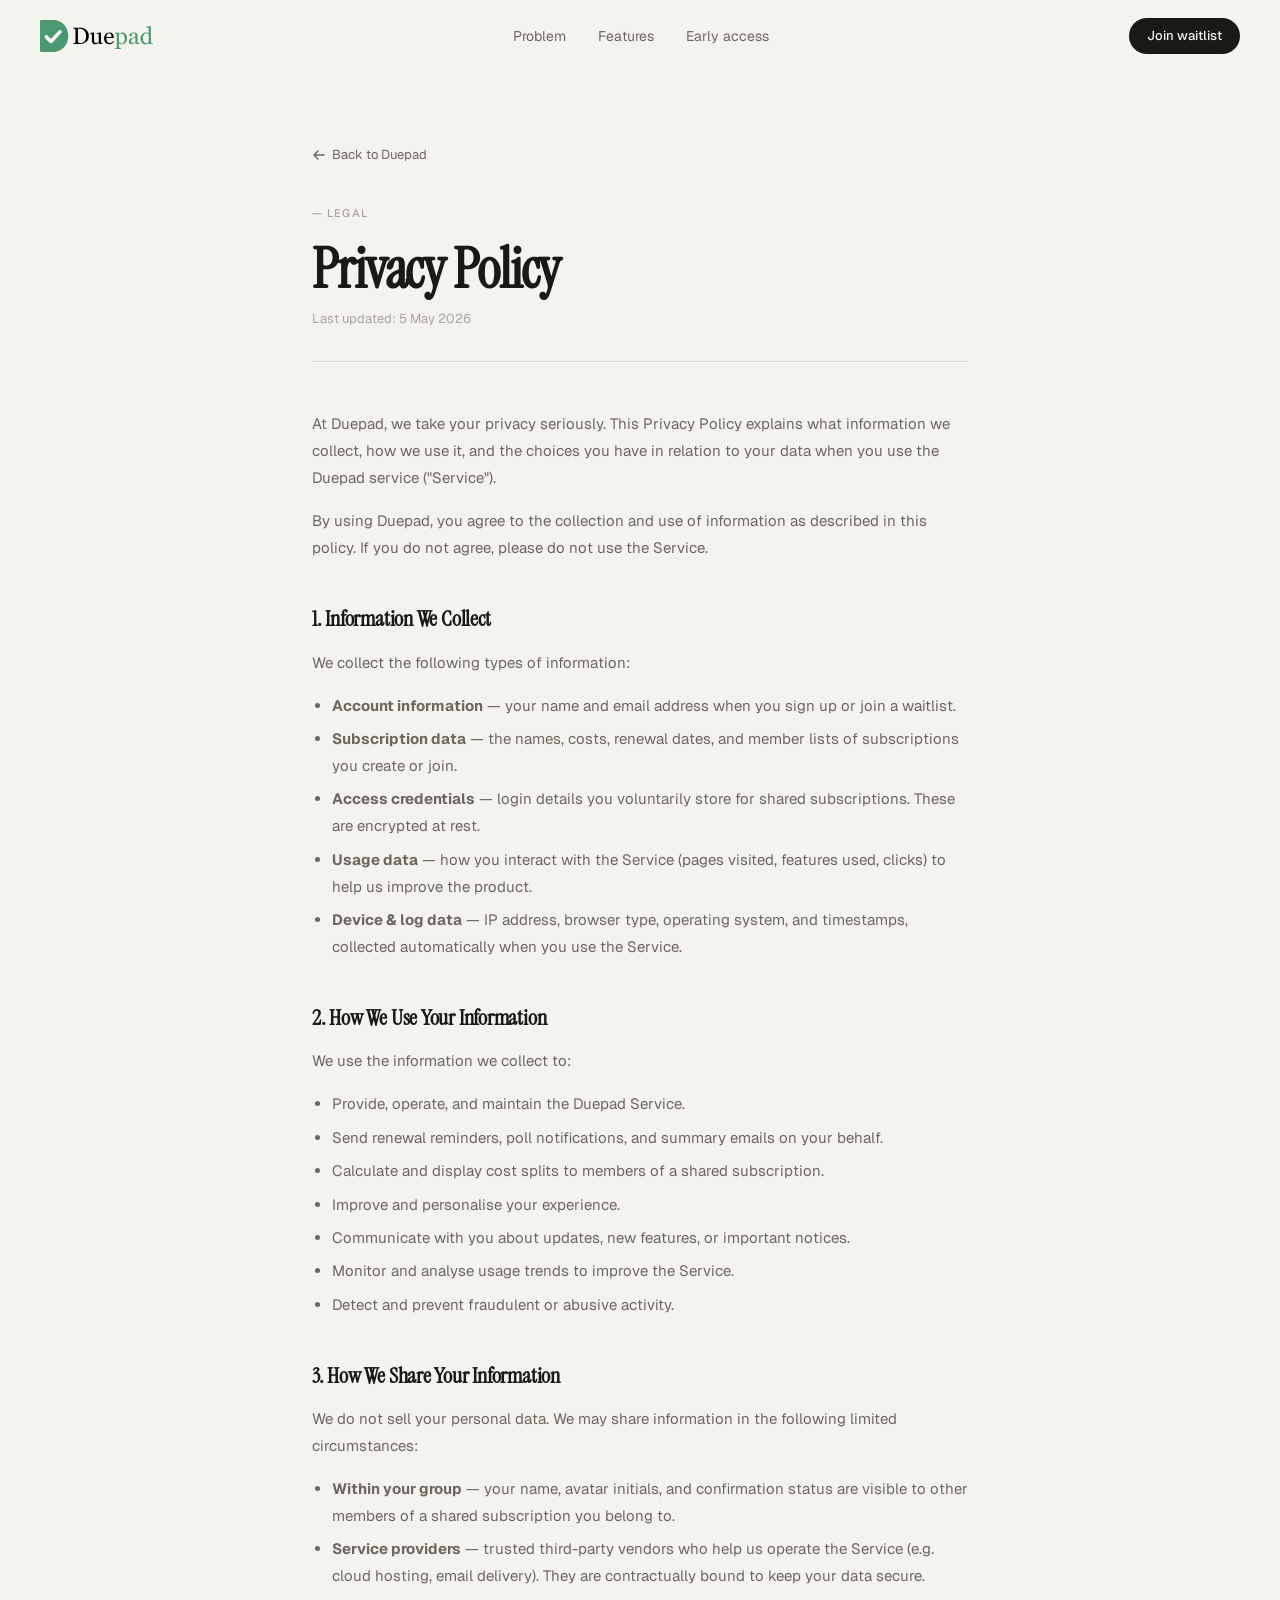
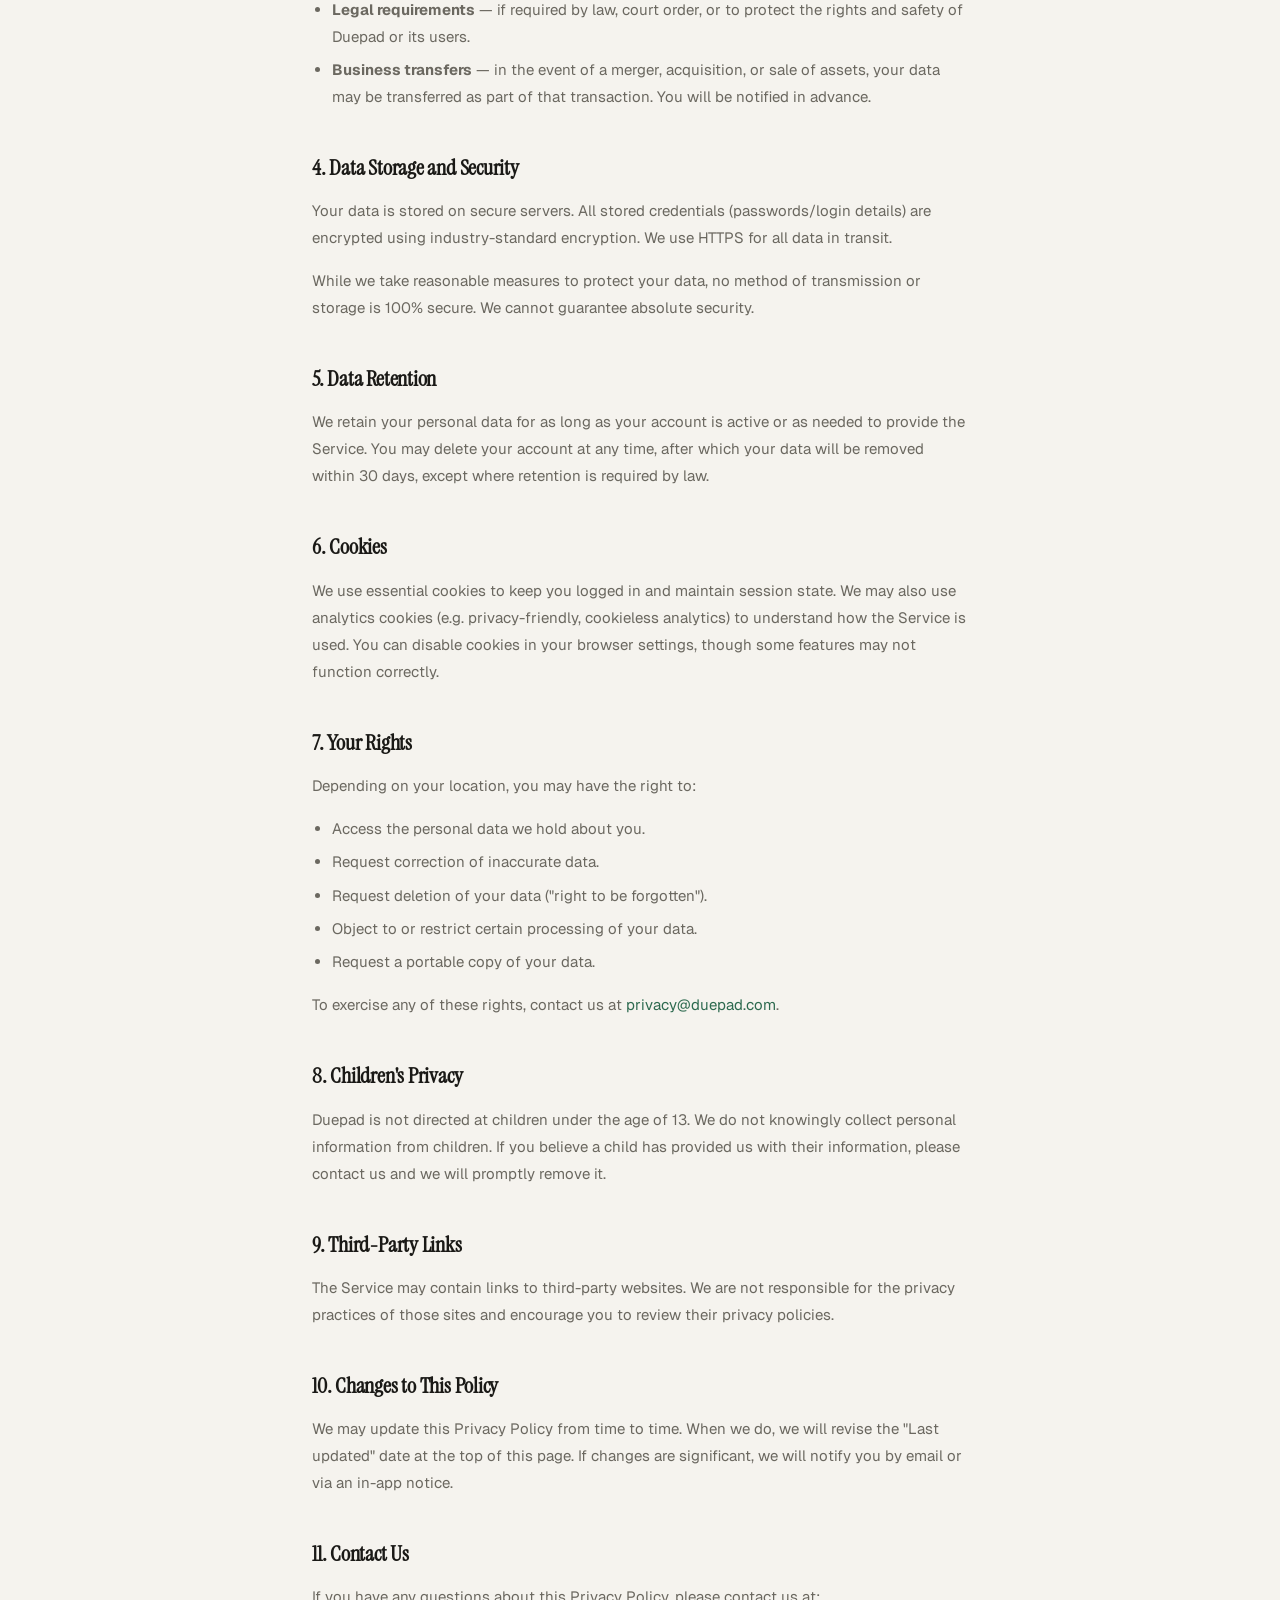
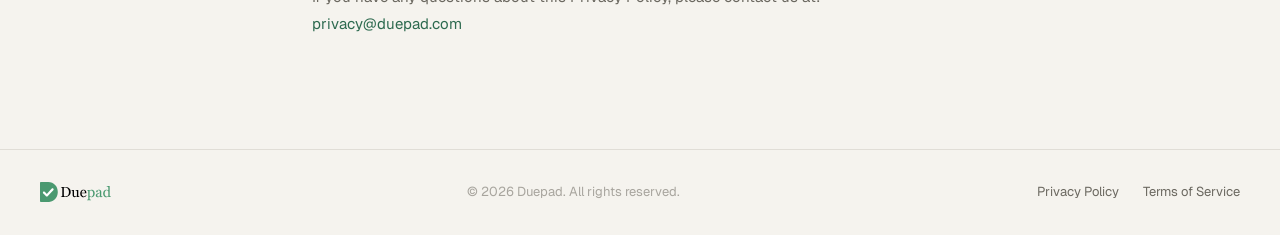
==== commit 9014a19a: "refactor: improve grid responsiveness and mobile footer layout across pages" ====
--- a/privacy.html
+++ b/privacy.html
@@ -1,301 +1,302 @@
 <!doctype html>
 <html lang="en">
-  <head>
-    <meta charset="UTF-8" />
-    <meta name="viewport" content="width=device-width, initial-scale=1.0" />
-    <title>Privacy Policy — Duepad</title>
-    <link rel="preconnect" href="https://fonts.googleapis.com" />
-    <link
-      href="https://fonts.googleapis.com/css2?family=Instrument+Serif:ital@0;1&family=Geist:wght@300;400;500&display=swap"
-      rel="stylesheet"
-    />
-    <link rel="stylesheet" href="style.css" />
-    <link rel="icon" href="Assets/Fav%20icon.svg" type="image/svg+xml" />
-    <style>
-      .legal-wrap {
-        max-width: 720px;
-        margin: 0 auto;
-        padding: 9rem 2rem 6rem;
-      }
-      .legal-label {
-        font-size: 11px;
-        font-weight: 500;
-        letter-spacing: 0.1em;
-        text-transform: uppercase;
-        color: var(--muted2);
-        margin-bottom: 1rem;
-      }
-      .legal-label::before {
-        content: "— ";
-      }
-      .legal-title {
-        font-family: "Instrument Serif", serif;
-        font-size: clamp(36px, 5vw, 56px);
-        line-height: 1.1;
-        letter-spacing: -0.02em;
-        color: var(--ink);
-        margin-bottom: 0.5rem;
-      }
-      .legal-updated {
-        font-size: 13px;
-        color: var(--muted2);
-        margin-bottom: 3rem;
-        padding-bottom: 2rem;
-        border-bottom: 1px solid var(--border);
-      }
-      .legal-body h2 {
-        font-family: "Instrument Serif", serif;
-        font-size: 22px;
-        color: var(--ink);
-        margin: 2.5rem 0 0.75rem;
-        letter-spacing: -0.01em;
-      }
-      .legal-body p {
-        font-size: 15px;
-        color: var(--muted);
-        line-height: 1.8;
-        margin-bottom: 1rem;
-      }
-      .legal-body ul {
-        margin: 0.5rem 0 1rem 1.25rem;
-      }
-      .legal-body ul li {
-        font-size: 15px;
-        color: var(--muted);
-        line-height: 1.8;
-        margin-bottom: 0.4rem;
-      }
-      .legal-body a {
-        color: var(--accent);
-        text-decoration: none;
-      }
-      .legal-body a:hover {
-        text-decoration: underline;
-      }
-      .legal-back {
-        display: inline-flex;
-        align-items: center;
-        gap: 6px;
-        font-size: 13px;
-        color: var(--muted);
-        text-decoration: none;
-        margin-bottom: 2.5rem;
-        transition: color 0.2s;
-      }
-      .legal-back:hover {
-        color: var(--ink);
-      }
-    </style>
-  </head>
-  <body>
-    <nav id="nav">
-      <a href="index.html" class="nav-logo"><img src="Assets/Logo.svg" alt="Duepad logo"></a>
-      <div class="nav-links">
-        <a href="index.html#problem">Problem</a>
-        <a href="index.html#features">Features</a>
-        <a href="index.html#waitlist">Early access</a>
-      </div>
-      <a href="index.html#waitlist" class="nav-cta">Join waitlist</a>
-    </nav>
-
-    <div class="legal-wrap">
-      <a href="index.html" class="legal-back">
-        <svg width="14" height="14" viewBox="0 0 14 14" fill="none">
-          <path
-            d="M12 7H2M6 3L2 7l4 4"
-            stroke="currentColor"
-            stroke-width="1.5"
-            stroke-linecap="round"
-            stroke-linejoin="round"
-          />
-        </svg>
-        Back to Duepad
-      </a>
-
-      <p class="legal-label">Legal</p>
-      <h1 class="legal-title">Privacy Policy</h1>
-      <p class="legal-updated">Last updated: 5 May 2026</p>
-
-      <div class="legal-body">
-        <p>
-          At Duepad, we take your privacy seriously. This Privacy Policy
-          explains what information we collect, how we use it, and the choices
-          you have in relation to your data when you use the Duepad service
-          ("Service").
-        </p>
-        <p>
-          By using Duepad, you agree to the collection and use of information as
-          described in this policy. If you do not agree, please do not use the
-          Service.
-        </p>
-
-        <h2>1. Information We Collect</h2>
-        <p>We collect the following types of information:</p>
-        <ul>
-          <li>
-            <strong>Account information</strong> — your name and email address
-            when you sign up or join a waitlist.
-          </li>
-          <li>
-            <strong>Subscription data</strong> — the names, costs, renewal
-            dates, and member lists of subscriptions you create or join.
-          </li>
-          <li>
-            <strong>Access credentials</strong> — login details you voluntarily
-            store for shared subscriptions. These are encrypted at rest.
-          </li>
-          <li>
-            <strong>Usage data</strong> — how you interact with the Service
-            (pages visited, features used, clicks) to help us improve the
-            product.
-          </li>
-          <li>
-            <strong>Device &amp; log data</strong> — IP address, browser type,
-            operating system, and timestamps, collected automatically when you
-            use the Service.
-          </li>
-        </ul>
-
-        <h2>2. How We Use Your Information</h2>
-        <p>We use the information we collect to:</p>
-        <ul>
-          <li>Provide, operate, and maintain the Duepad Service.</li>
-          <li>
-            Send renewal reminders, poll notifications, and summary emails on
-            your behalf.
-          </li>
-          <li>
-            Calculate and display cost splits to members of a shared
-            subscription.
-          </li>
-          <li>Improve and personalise your experience.</li>
-          <li>
-            Communicate with you about updates, new features, or important
-            notices.
-          </li>
-          <li>Monitor and analyse usage trends to improve the Service.</li>
-          <li>Detect and prevent fraudulent or abusive activity.</li>
-        </ul>
-
-        <h2>3. How We Share Your Information</h2>
-        <p>
-          We do not sell your personal data. We may share information in the
-          following limited circumstances:
-        </p>
-        <ul>
-          <li>
-            <strong>Within your group</strong> — your name, avatar initials, and
-            confirmation status are visible to other members of a shared
-            subscription you belong to.
-          </li>
-          <li>
-            <strong>Service providers</strong> — trusted third-party vendors who
-            help us operate the Service (e.g. cloud hosting, email delivery).
-            They are contractually bound to keep your data secure.
-          </li>
-          <li>
-            <strong>Legal requirements</strong> — if required by law, court
-            order, or to protect the rights and safety of Duepad or its users.
-          </li>
-          <li>
-            <strong>Business transfers</strong> — in the event of a merger,
-            acquisition, or sale of assets, your data may be transferred as part
-            of that transaction. You will be notified in advance.
-          </li>
-        </ul>
-
-        <h2>4. Data Storage and Security</h2>
-        <p>
-          Your data is stored on secure servers. All stored credentials
-          (passwords/login details) are encrypted using industry-standard
-          encryption. We use HTTPS for all data in transit.
-        </p>
-        <p>
-          While we take reasonable measures to protect your data, no method of
-          transmission or storage is 100% secure. We cannot guarantee absolute
-          security.
-        </p>
-
-        <h2>5. Data Retention</h2>
-        <p>
-          We retain your personal data for as long as your account is active or
-          as needed to provide the Service. You may delete your account at any
-          time, after which your data will be removed within 30 days, except
-          where retention is required by law.
-        </p>
-
-        <h2>6. Cookies</h2>
-        <p>
-          We use essential cookies to keep you logged in and maintain session
-          state. We may also use analytics cookies (e.g. privacy-friendly,
-          cookieless analytics) to understand how the Service is used. You can
-          disable cookies in your browser settings, though some features may not
-          function correctly.
-        </p>
-
-        <h2>7. Your Rights</h2>
-        <p>Depending on your location, you may have the right to:</p>
-        <ul>
-          <li>Access the personal data we hold about you.</li>
-          <li>Request correction of inaccurate data.</li>
-          <li>Request deletion of your data ("right to be forgotten").</li>
-          <li>Object to or restrict certain processing of your data.</li>
-          <li>Request a portable copy of your data.</li>
-        </ul>
-        <p>
-          To exercise any of these rights, contact us at
-          <a href="mailto:privacy@duepad.co">privacy@duepad.co</a>.
-        </p>
-
-        <h2>8. Children's Privacy</h2>
-        <p>
-          Duepad is not directed at children under the age of 13. We do not
-          knowingly collect personal information from children. If you believe a
-          child has provided us with their information, please contact us and we
-          will promptly remove it.
-        </p>
-
-        <h2>9. Third-Party Links</h2>
-        <p>
-          The Service may contain links to third-party websites. We are not
-          responsible for the privacy practices of those sites and encourage you
-          to review their privacy policies.
-        </p>
-
-        <h2>10. Changes to This Policy</h2>
-        <p>
-          We may update this Privacy Policy from time to time. When we do, we
-          will revise the "Last updated" date at the top of this page. If
-          changes are significant, we will notify you by email or via an in-app
-          notice.
-        </p>
-
-        <h2>11. Contact Us</h2>
-        <p>
-          If you have any questions about this Privacy Policy, please contact us
-          at:<br />
-          <a href="mailto:privacy@duepad.co">privacy@duepad.co</a>
-        </p>
-      </div>
+
+<head>
+  <meta charset="UTF-8" />
+  <meta name="viewport" content="width=device-width, initial-scale=1.0" />
+  <title>Privacy Policy — Duepad</title>
+  <link rel="preconnect" href="https://fonts.googleapis.com" />
+  <link
+    href="https://fonts.googleapis.com/css2?family=Instrument+Serif:ital@0;1&family=Geist:wght@300;400;500&display=swap"
+    rel="stylesheet" />
+  <link rel="stylesheet" href="style.css" />
+  <link rel="icon" href="Assets/Fav%20icon.svg" type="image/svg+xml" />
+  <style>
+    .legal-wrap {
+      max-width: 720px;
+      margin: 0 auto;
+      padding: 9rem 2rem 6rem;
+    }
+
+    .legal-label {
+      font-size: 11px;
+      font-weight: 500;
+      letter-spacing: 0.1em;
+      text-transform: uppercase;
+      color: var(--muted2);
+      margin-bottom: 1rem;
+    }
+
+    .legal-label::before {
+      content: "— ";
+    }
+
+    .legal-title {
+      font-family: "Instrument Serif", serif;
+      font-size: clamp(36px, 5vw, 56px);
+      line-height: 1.1;
+      letter-spacing: -0.02em;
+      color: var(--ink);
+      margin-bottom: 0.5rem;
+    }
+
+    .legal-updated {
+      font-size: 13px;
+      color: var(--muted2);
+      margin-bottom: 3rem;
+      padding-bottom: 2rem;
+      border-bottom: 1px solid var(--border);
+    }
+
+    .legal-body h2 {
+      font-family: "Instrument Serif", serif;
+      font-size: 22px;
+      color: var(--ink);
+      margin: 2.5rem 0 0.75rem;
+      letter-spacing: -0.01em;
+    }
+
+    .legal-body p {
+      font-size: 15px;
+      color: var(--muted);
+      line-height: 1.8;
+      margin-bottom: 1rem;
+    }
+
+    .legal-body ul {
+      margin: 0.5rem 0 1rem 1.25rem;
+    }
+
+    .legal-body ul li {
+      font-size: 15px;
+      color: var(--muted);
+      line-height: 1.8;
+      margin-bottom: 0.4rem;
+    }
+
+    .legal-body a {
+      color: var(--accent);
+      text-decoration: none;
+    }
+
+    .legal-body a:hover {
+      text-decoration: underline;
+    }
+
+    .legal-back {
+      display: inline-flex;
+      align-items: center;
+      gap: 6px;
+      font-size: 13px;
+      color: var(--muted);
+      text-decoration: none;
+      margin-bottom: 2.5rem;
+      transition: color 0.2s;
+    }
+
+    .legal-back:hover {
+      color: var(--ink);
+    }
+  </style>
+</head>
+
+<body>
+  <nav id="nav">
+    <a href="index.html" class="nav-logo"><img src="Assets/Logo.svg" alt="Duepad logo"></a>
+    <div class="nav-links">
+      <a href="index.html#problem">Problem</a>
+      <a href="index.html#features">Features</a>
+      <a href="index.html#waitlist">Early access</a>
     </div>
-
-    <footer>
-      <a href="index.html" class="footer-logo"><img src="Assets/Logo.svg" alt="Duepad logo"></a>
-      <div class="footer-copy">© 2026 Duepad. All rights reserved.</div>
-      <div style="display: flex; gap: 1.5rem; align-items: center">
-        <a
-          href="privacy.html"
-          style="font-size: 13px; color: var(--muted); text-decoration: none"
-          >Privacy Policy</a
-        >
-        <a
-          href="terms.html"
-          style="font-size: 13px; color: var(--muted); text-decoration: none"
-          >Terms of Service</a
-        >
-      </div>
-    </footer>
-
-    <script src="script.js"></script>
-  </body>
-</html>
+    <a href="index.html#waitlist" class="nav-cta">Join waitlist</a>
+  </nav>
+
+  <div class="legal-wrap">
+    <a href="index.html" class="legal-back">
+      <svg width="14" height="14" viewBox="0 0 14 14" fill="none">
+        <path d="M12 7H2M6 3L2 7l4 4" stroke="currentColor" stroke-width="1.5" stroke-linecap="round"
+          stroke-linejoin="round" />
+      </svg>
+      Back to Duepad
+    </a>
+
+    <p class="legal-label">Legal</p>
+    <h1 class="legal-title">Privacy Policy</h1>
+    <p class="legal-updated">Last updated: 5 May 2026</p>
+
+    <div class="legal-body">
+      <p>
+        At Duepad, we take your privacy seriously. This Privacy Policy
+        explains what information we collect, how we use it, and the choices
+        you have in relation to your data when you use the Duepad service
+        ("Service").
+      </p>
+      <p>
+        By using Duepad, you agree to the collection and use of information as
+        described in this policy. If you do not agree, please do not use the
+        Service.
+      </p>
+
+      <h2>1. Information We Collect</h2>
+      <p>We collect the following types of information:</p>
+      <ul>
+        <li>
+          <strong>Account information</strong> — your name and email address
+          when you sign up or join a waitlist.
+        </li>
+        <li>
+          <strong>Subscription data</strong> — the names, costs, renewal
+          dates, and member lists of subscriptions you create or join.
+        </li>
+        <li>
+          <strong>Access credentials</strong> — login details you voluntarily
+          store for shared subscriptions. These are encrypted at rest.
+        </li>
+        <li>
+          <strong>Usage data</strong> — how you interact with the Service
+          (pages visited, features used, clicks) to help us improve the
+          product.
+        </li>
+        <li>
+          <strong>Device &amp; log data</strong> — IP address, browser type,
+          operating system, and timestamps, collected automatically when you
+          use the Service.
+        </li>
+      </ul>
+
+      <h2>2. How We Use Your Information</h2>
+      <p>We use the information we collect to:</p>
+      <ul>
+        <li>Provide, operate, and maintain the Duepad Service.</li>
+        <li>
+          Send renewal reminders, poll notifications, and summary emails on
+          your behalf.
+        </li>
+        <li>
+          Calculate and display cost splits to members of a shared
+          subscription.
+        </li>
+        <li>Improve and personalise your experience.</li>
+        <li>
+          Communicate with you about updates, new features, or important
+          notices.
+        </li>
+        <li>Monitor and analyse usage trends to improve the Service.</li>
+        <li>Detect and prevent fraudulent or abusive activity.</li>
+      </ul>
+
+      <h2>3. How We Share Your Information</h2>
+      <p>
+        We do not sell your personal data. We may share information in the
+        following limited circumstances:
+      </p>
+      <ul>
+        <li>
+          <strong>Within your group</strong> — your name, avatar initials, and
+          confirmation status are visible to other members of a shared
+          subscription you belong to.
+        </li>
+        <li>
+          <strong>Service providers</strong> — trusted third-party vendors who
+          help us operate the Service (e.g. cloud hosting, email delivery).
+          They are contractually bound to keep your data secure.
+        </li>
+        <li>
+          <strong>Legal requirements</strong> — if required by law, court
+          order, or to protect the rights and safety of Duepad or its users.
+        </li>
+        <li>
+          <strong>Business transfers</strong> — in the event of a merger,
+          acquisition, or sale of assets, your data may be transferred as part
+          of that transaction. You will be notified in advance.
+        </li>
+      </ul>
+
+      <h2>4. Data Storage and Security</h2>
+      <p>
+        Your data is stored on secure servers. All stored credentials
+        (passwords/login details) are encrypted using industry-standard
+        encryption. We use HTTPS for all data in transit.
+      </p>
+      <p>
+        While we take reasonable measures to protect your data, no method of
+        transmission or storage is 100% secure. We cannot guarantee absolute
+        security.
+      </p>
+
+      <h2>5. Data Retention</h2>
+      <p>
+        We retain your personal data for as long as your account is active or
+        as needed to provide the Service. You may delete your account at any
+        time, after which your data will be removed within 30 days, except
+        where retention is required by law.
+      </p>
+
+      <h2>6. Cookies</h2>
+      <p>
+        We use essential cookies to keep you logged in and maintain session
+        state. We may also use analytics cookies (e.g. privacy-friendly,
+        cookieless analytics) to understand how the Service is used. You can
+        disable cookies in your browser settings, though some features may not
+        function correctly.
+      </p>
+
+      <h2>7. Your Rights</h2>
+      <p>Depending on your location, you may have the right to:</p>
+      <ul>
+        <li>Access the personal data we hold about you.</li>
+        <li>Request correction of inaccurate data.</li>
+        <li>Request deletion of your data ("right to be forgotten").</li>
+        <li>Object to or restrict certain processing of your data.</li>
+        <li>Request a portable copy of your data.</li>
+      </ul>
+      <p>
+        To exercise any of these rights, contact us at
+        <a href="mailto:privacy@duepad.com">privacy@duepad.com</a>.
+      </p>
+
+      <h2>8. Children's Privacy</h2>
+      <p>
+        Duepad is not directed at children under the age of 13. We do not
+        knowingly collect personal information from children. If you believe a
+        child has provided us with their information, please contact us and we
+        will promptly remove it.
+      </p>
+
+      <h2>9. Third-Party Links</h2>
+      <p>
+        The Service may contain links to third-party websites. We are not
+        responsible for the privacy practices of those sites and encourage you
+        to review their privacy policies.
+      </p>
+
+      <h2>10. Changes to This Policy</h2>
+      <p>
+        We may update this Privacy Policy from time to time. When we do, we
+        will revise the "Last updated" date at the top of this page. If
+        changes are significant, we will notify you by email or via an in-app
+        notice.
+      </p>
+
+      <h2>11. Contact Us</h2>
+      <p>
+        If you have any questions about this Privacy Policy, please contact us
+        at:<br />
+        <a href="mailto:privacy@duepad.com">privacy@duepad.com</a>
+      </p>
+    </div>
+  </div>
+
+  <footer>
+    <a href="index.html" class="footer-logo"><img src="Assets/Logo.svg" alt="Duepad logo"></a>
+    <div class="footer-copy">© 2026 Duepad. All rights reserved.</div>
+    <div style="display: flex; gap: 1.5rem; align-items: center">
+      <a href="privacy.html" style="font-size: 13px; color: var(--muted); text-decoration: none">Privacy Policy</a>
+      <a href="terms.html" style="font-size: 13px; color: var(--muted); text-decoration: none">Terms of Service</a>
+    </div>
+  </footer>
+
+  <script src="script.js"></script>
+</body>
+
+</html>
--- a/style.css
+++ b/style.css
@@ -1115,7 +1115,7 @@
 
 .steps {
   display: grid;
-  grid-template-columns: repeat(auto-fill, minmax(190px, 1fr));
+  grid-template-columns: repeat(auto-fit, minmax(220px, 1fr));
   gap: 1px;
   background: var(--border);
   border: 1px solid var(--border);
@@ -1199,7 +1199,8 @@
   transform: translate(-50%, -50%);
   width: 700px;
   height: 500px;
-  background: radial-gradient(ellipse, rgba(74, 153, 112, 0.15) 0%, transparent 70%)
+  background: radial-gradient(ellipse, rgba(74, 153, 112, 0.15) 0%, transparent 70%);
+  pointer-events: none;
 }
 
 .cta-section h2 {
@@ -1297,6 +1298,90 @@
   color: var(--muted2)
 }
 
+/* Modal */
+.modal-overlay {
+  position: fixed;
+  top: 0; left: 0; right: 0; bottom: 0;
+  background: rgba(26, 25, 22, 0.4);
+  backdrop-filter: blur(8px);
+  z-index: 999;
+  display: flex;
+  align-items: center;
+  justify-content: center;
+  opacity: 0;
+  pointer-events: none;
+  transition: opacity 0.3s ease;
+  padding: 1rem;
+}
+
+.modal-overlay.active {
+  opacity: 1;
+  pointer-events: auto;
+}
+
+.modal-content {
+  background: var(--surface);
+  border: 1px solid var(--border);
+  border-radius: 20px;
+  padding: 2.5rem 2rem;
+  max-width: 400px;
+  width: 100%;
+  text-align: center;
+  box-shadow: 0 10px 40px rgba(26, 25, 22, 0.1);
+  transform: translateY(20px) scale(0.95);
+  transition: transform 0.4s cubic-bezier(0.16, 1, 0.3, 1);
+}
+
+.modal-overlay.active .modal-content {
+  transform: translateY(0) scale(1);
+}
+
+.modal-icon {
+  width: 48px;
+  height: 48px;
+  background: var(--accent-light);
+  color: var(--accent);
+  border-radius: 50%;
+  display: inline-flex;
+  align-items: center;
+  justify-content: center;
+  font-size: 24px;
+  margin: 0 auto 1rem;
+}
+
+.modal-title {
+  font-family: 'Instrument Serif', serif;
+  font-size: 32px;
+  color: var(--ink);
+  line-height: 1.1;
+  margin-bottom: 0.5rem;
+}
+
+.modal-desc {
+  font-size: 15px;
+  color: var(--muted);
+  line-height: 1.5;
+  margin-bottom: 1.5rem;
+}
+
+.modal-close {
+  background: var(--ink);
+  color: #fff;
+  border: none;
+  border-radius: 100px;
+  padding: 12px 24px;
+  font-size: 14px;
+  font-weight: 500;
+  cursor: pointer;
+  font-family: 'Geist', sans-serif;
+  transition: opacity 0.2s;
+  width: 100%;
+}
+
+.modal-close:hover {
+  opacity: 0.85;
+}
+
 @keyframes fadeUp {
   from {
     opacity: 0;
@@ -1357,4 +1442,29 @@
   .footer-logo img {
     height: 20px;
   }
+
+  footer {
+    display: grid;
+    grid-template-columns: auto 1fr;
+    gap: 1.5rem 1rem;
+    align-items: center;
+  }
+
+  .footer-logo {
+    grid-column: 1;
+    grid-row: 1;
+  }
+
+  footer > div:last-child {
+    grid-column: 2;
+    grid-row: 1;
+    justify-content: flex-end;
+  }
+
+  .footer-copy {
+    grid-column: 1 / -1;
+    grid-row: 2;
+    text-align: center;
+    margin-top: 0.5rem;
+  }
 }
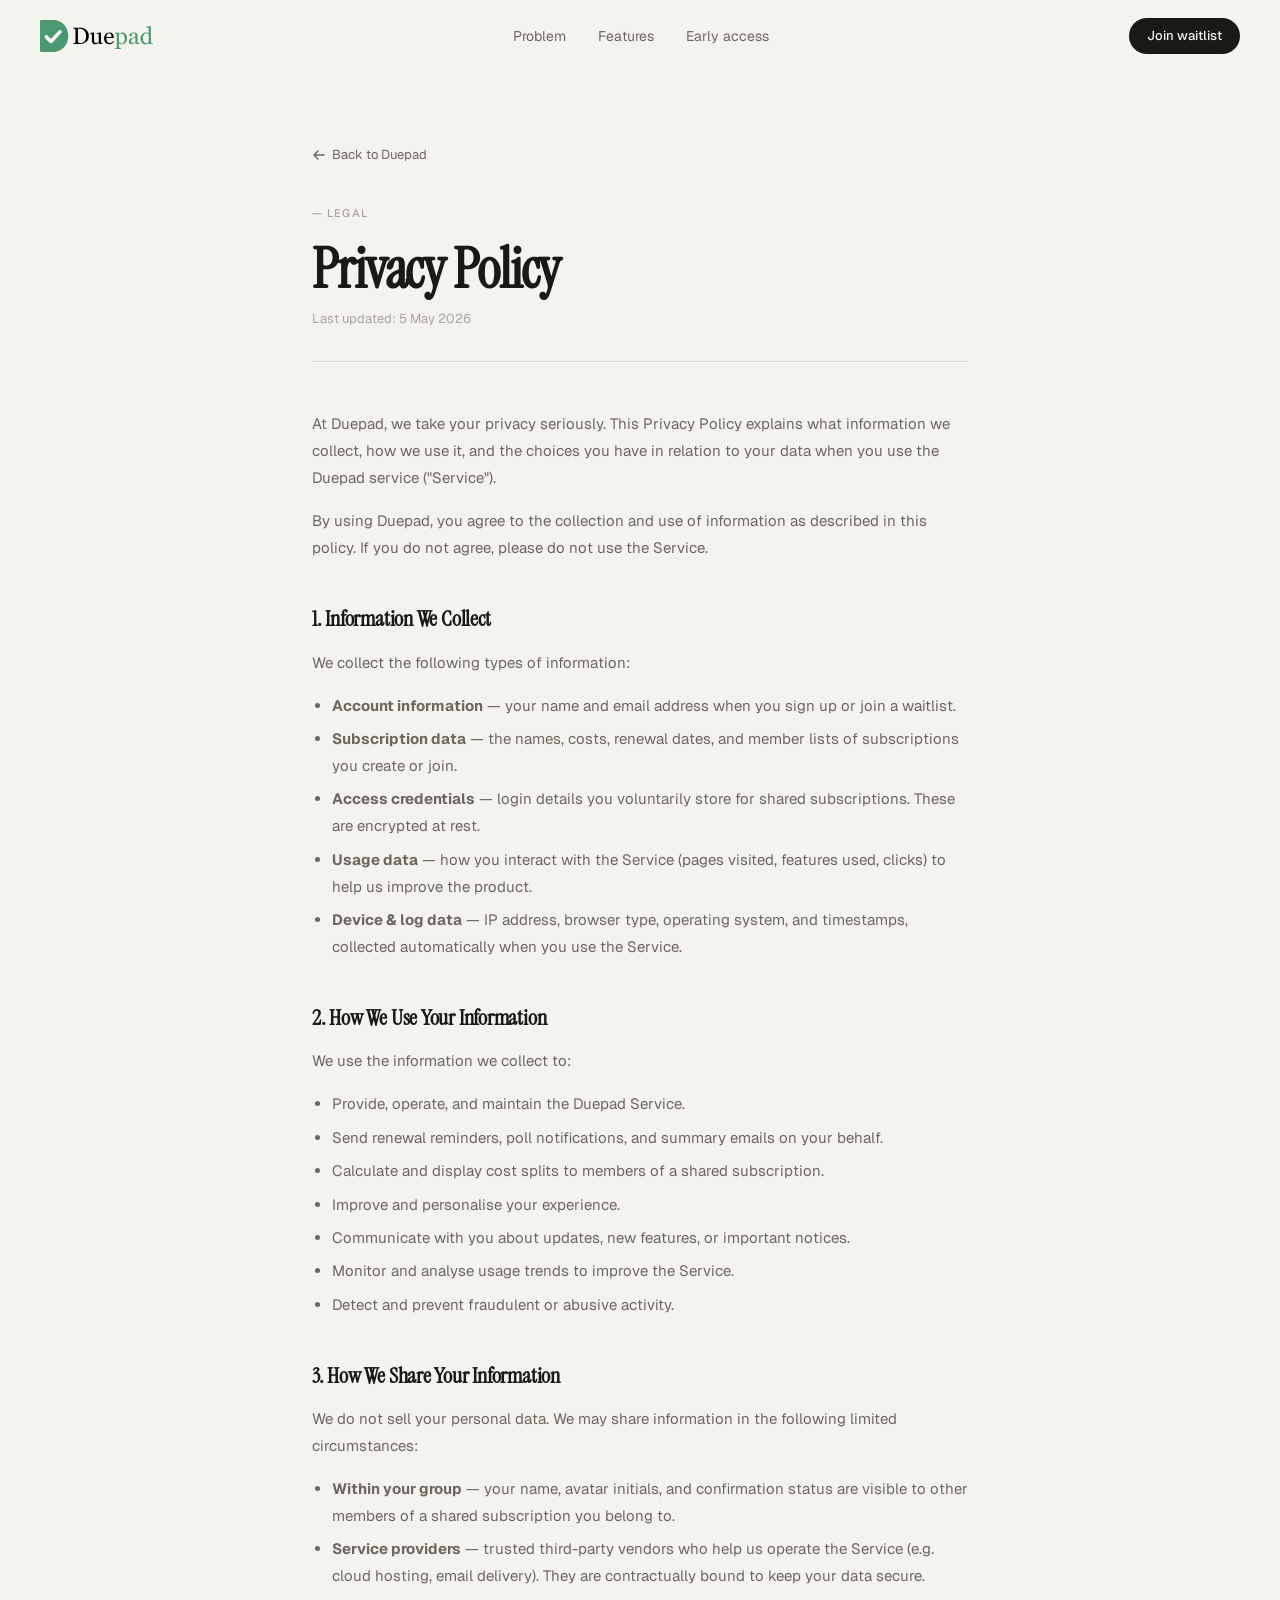
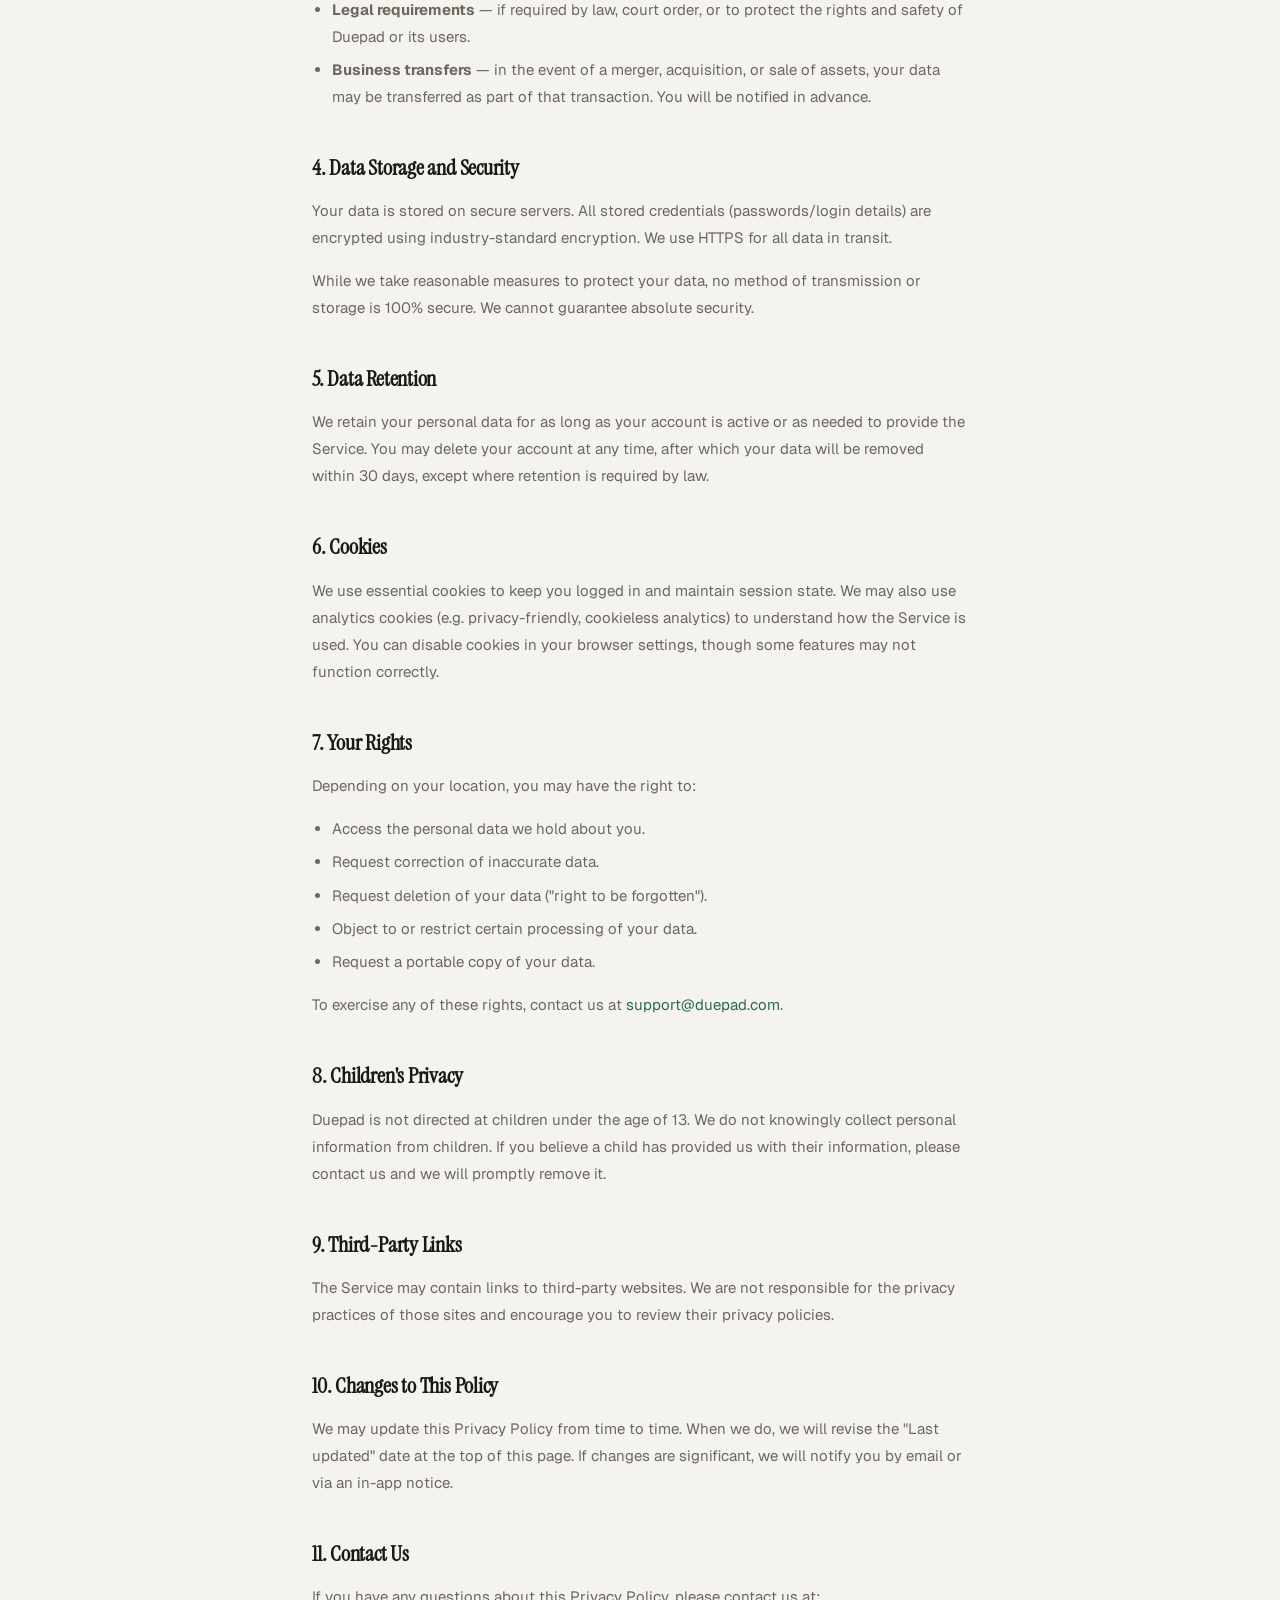
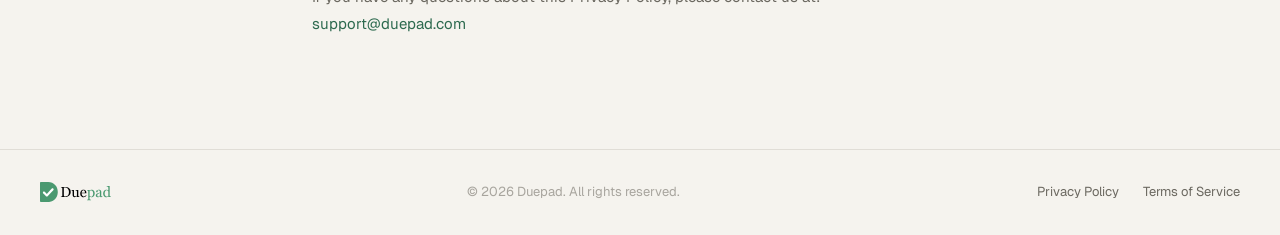
==== commit 1f3764f4: "chore: update contact email addresses to support@duepad.com in terms and privacy pages" ====
--- a/privacy.html
+++ b/privacy.html
@@ -252,7 +252,7 @@
       </ul>
       <p>
         To exercise any of these rights, contact us at
-        <a href="mailto:privacy@duepad.com">privacy@duepad.com</a>.
+        <a href="mailto:support@duepad.com">support@duepad.com</a>.
       </p>
 
       <h2>8. Children's Privacy</h2>
@@ -282,7 +282,7 @@
       <p>
         If you have any questions about this Privacy Policy, please contact us
         at:<br />
-        <a href="mailto:privacy@duepad.com">privacy@duepad.com</a>
+        <a href="mailto:support@duepad.com">support@duepad.com</a>
       </p>
     </div>
   </div>
--- a/style.css
+++ b/style.css
@@ -436,7 +436,8 @@
   letter-spacing: 0.1em;
   text-transform: uppercase;
   color: var(--muted2);
-  margin-bottom: 1rem
+  margin-bottom: 1rem;
+  text-align: center;
 }
 
 .section-label::before {
@@ -449,7 +450,8 @@
   line-height: 1.1;
   letter-spacing: -0.02em;
   color: var(--ink);
-  margin-bottom: 1rem
+  margin-bottom: 1rem;
+  text-align: center;
 }
 
 .section-h em {
@@ -583,7 +585,32 @@
   border-bottom: 1px solid var(--border);
   cursor: pointer;
   transition: opacity 0.25s;
+  position: relative;
   opacity: 0.32;
+}
+
+@keyframes tabProgress {
+  from {
+    width: 0%;
+  }
+
+  to {
+    width: 100%;
+  }
+}
+
+.feature-tab::after {
+  content: '';
+  position: absolute;
+  bottom: -1px;
+  left: 0;
+  height: 2px;
+  background-color: var(--accent-mid);
+  width: 0%;
+}
+
+.feature-tab.active::after {
+  animation: tabProgress 5s linear forwards;
 }
 
 .feature-tab:first-child {
@@ -645,13 +672,12 @@
 }
 
 .features-right {
-  display: flex;
-  flex-direction: column;
-  gap: 1.5rem;
-  padding-top: 1rem
+  display: grid;
+  padding-top: 1rem;
 }
 
 .asset-card {
+  grid-area: 1 / 1;
   background: var(--bg);
   border: 1px solid var(--border);
   border-radius: 18px;
@@ -660,13 +686,17 @@
   display: flex;
   flex-direction: column;
   opacity: 0;
+  visibility: hidden;
+  pointer-events: none;
   transform: translateY(16px);
-  transition: opacity 0.5s, transform 0.5s;
-}
-
-.asset-card.vis {
+  transition: opacity 0.5s, transform 0.5s, visibility 0.5s;
+}
+
+.asset-card.active {
   opacity: 1;
-  transform: none
+  visibility: visible;
+  pointer-events: auto;
+  transform: none;
 }
 
 .asset-body {
@@ -675,6 +705,19 @@
   display: flex;
   flex-direction: column;
   gap: 1rem
+}
+
+.asset-body::after {
+  content: '';
+  display: block;
+  height: 16px;
+  width: 70px;
+  background-image: url('Assets/Logo.svg');
+  background-size: contain;
+  background-repeat: no-repeat;
+  background-position: left center;
+  margin-top: auto;
+  opacity: 0.25;
 }
 
 /* Reminder asset */
@@ -1068,13 +1111,20 @@
 }
 
 .dash-ic {
-  width: 32px;
-  height: 32px;
-  border-radius: 8px;
+  width: 44px;
+  height: 44px;
+  border-radius: 10px;
   display: flex;
   align-items: center;
   justify-content: center;
-  font-size: 14px
+  font-size: 14px;
+  overflow: hidden;
+}
+
+.dash-ic img {
+  width: 100%;
+  height: 100%;
+  object-fit: cover;
 }
 
 .dash-sn {
@@ -1138,14 +1188,14 @@
 }
 
 .step-title {
-  font-size: 14px;
+  font-size: 16px;
   font-weight: 500;
   color: var(--ink);
   margin-bottom: 0.4rem
 }
 
 .step-desc {
-  font-size: 13px;
+  font-size: 15px;
   color: var(--muted);
   line-height: 1.6
 }
@@ -1158,7 +1208,8 @@
   display: flex;
   flex-wrap: wrap;
   gap: 8px;
-  margin-top: 2.5rem
+  margin-top: 2.5rem;
+  justify-content: center;
 }
 
 .pill {
@@ -1301,7 +1352,10 @@
 /* Modal */
 .modal-overlay {
   position: fixed;
-  top: 0; left: 0; right: 0; bottom: 0;
+  top: 0;
+  left: 0;
+  right: 0;
+  bottom: 0;
   background: rgba(26, 25, 22, 0.4);
   backdrop-filter: blur(8px);
   z-index: 999;
@@ -1405,18 +1459,87 @@
   transform: none
 }
 
+/* FAQ Section */
+.faq-section {
+  padding: 8rem 2rem;
+  background: var(--bg2);
+  border-top: 1px solid var(--border);
+}
+
+.faq-list {
+  margin-top: 3rem;
+  display: flex;
+  flex-direction: column;
+}
+
+.faq-item {
+  border-bottom: 1px solid var(--border);
+}
+
+.faq-item:first-child {
+  border-top: 1px solid var(--border);
+}
+
+.faq-q {
+  width: 100%;
+  text-align: left;
+  background: none;
+  border: none;
+  padding: 1.5rem 0;
+  display: flex;
+  justify-content: space-between;
+  align-items: center;
+  font-size: 1.1rem;
+  font-weight: 500;
+  color: var(--ink);
+  cursor: pointer;
+  font-family: inherit;
+}
+
+.faq-q svg {
+  transition: transform 0.3s ease;
+  flex-shrink: 0;
+  margin-left: 1rem;
+  color: var(--muted);
+}
+
+.faq-item.active .faq-q svg {
+  transform: rotate(180deg);
+  color: var(--ink);
+}
+
+.faq-a {
+  max-height: 0;
+  overflow: hidden;
+  transition: max-height 0.3s ease;
+}
+
+.faq-a-inner {
+  padding-bottom: 1.5rem;
+  color: var(--muted);
+  line-height: 1.6;
+  font-size: 1rem;
+}
+
 @media(max-width:860px) {
   .nav-links {
     display: none
   }
 
-  .problem-grid,
+  .problem-grid {
+    grid-template-columns: 1fr
+  }
+
   .features-body {
-    grid-template-columns: 1fr
-  }
-
-  .features-left {
-    position: static
+    display: flex;
+    flex-direction: column;
+    gap: 0;
+  }
+
+  .features-left,
+  .features-right {
+    display: contents;
+    position: static;
   }
 
   .feature-tab {
@@ -1427,8 +1550,54 @@
     max-height: none
   }
 
-  .features-right {
-    display: none
+  .feature-tab:nth-child(1) {
+    order: 1;
+  }
+
+  .asset-card:nth-child(1) {
+    order: 2;
+  }
+
+  .feature-tab:nth-child(2) {
+    order: 3;
+  }
+
+  .asset-card:nth-child(2) {
+    order: 4;
+  }
+
+  .feature-tab:nth-child(3) {
+    order: 5;
+  }
+
+  .asset-card:nth-child(3) {
+    order: 6;
+  }
+
+  .feature-tab:nth-child(4) {
+    order: 7;
+  }
+
+  .asset-card:nth-child(4) {
+    order: 8;
+  }
+
+  .feature-tab:nth-child(5) {
+    order: 9;
+  }
+
+  .asset-card:nth-child(5) {
+    order: 10;
+  }
+
+  .asset-card {
+    display: none;
+    margin-top: 1.5rem;
+    margin-bottom: 2.5rem;
+  }
+
+  .asset-card.active {
+    display: flex;
   }
 
   .waitlist-form {
@@ -1455,7 +1624,7 @@
     grid-row: 1;
   }
 
-  footer > div:last-child {
+  footer>div:last-child {
     grid-column: 2;
     grid-row: 1;
     justify-content: flex-end;
